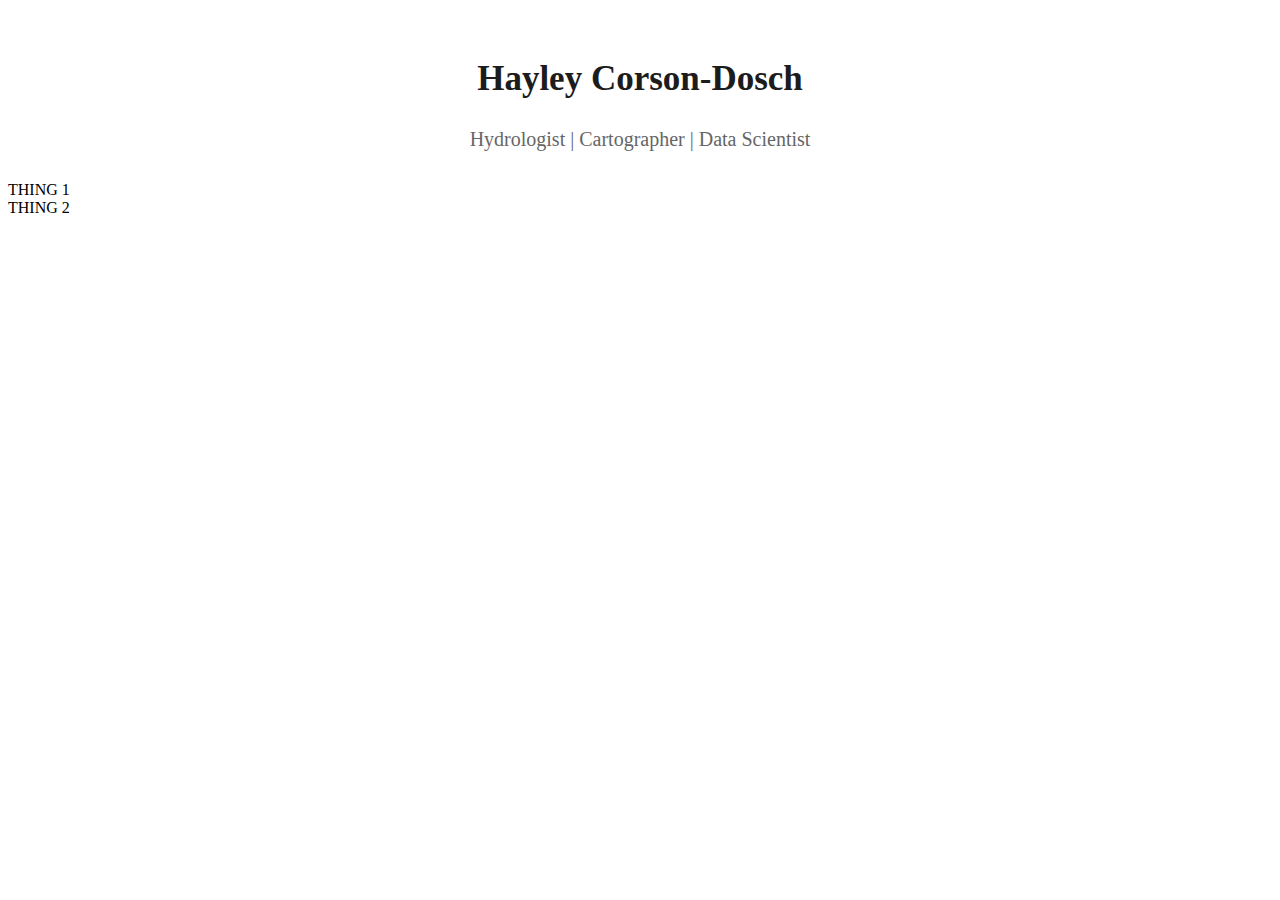
==== index.html @ fe970df8 "Initial page setup" ====
<!DOCTYPE html>
<html lang="en">
    <head>
        <meta charset="utf-8">
        <meta name="viewport" content="width=device-width">
            <title>Hayley Corson-Dosch</title>
            <h2 class = "pageHeading"></h2>
        <!--put your external stylesheet links here-->
        <link rel="stylesheet" href="css/bootstrap/bootstrap.min.css">
        <link rel="stylesheet" href="css/style.css">
        <!--[if IE<9]>
            <link rel="stylesheet" href="css/style.ie.css">
        <![endif]-->

        <!--you can also place internal styles here
        place these within <style> tags-->

    </head>

    <body>
        <div class="jumbotron">
          <h2>Hayley Corson-Dosch</h2>
          <p> Hydrologist | Cartographer | Data Scientist </p>
        </div>

        <div class= "container-fluid">
          <div class = "row">
            <div class = "col-md-8 col-xs-12">THING 1</div>
            <div class= "col-md-4 col-xs-6">THING 2</div>
          </div>
          <!-- /row -->
        </div>
        <!-- /container-fluid -->


        <!--put your external script links here-->
        <script type="text/javascript" src="lib/jquery-3.5.0.js"></script>
        <script type="text/javascript" src="lib/bootstrap/bootstrap.min.js"></script>
        <script type="text/javascript" src="js/main.js"></script>
    </body>
</html>
---- css/style.css ----
/* Hayley Corson-Dosch style sheet */

.jumbotron {
	background-color: #ffffff;
	padding: 10px 10px 10px 10px;
}

.jumbotron h2 {
	color: #1c1c1c;
	font-size: 35px;
	text-align: center
}

.jumbotron p {
	color: #666666;
	font-size: 20px;
	text-align: center
}
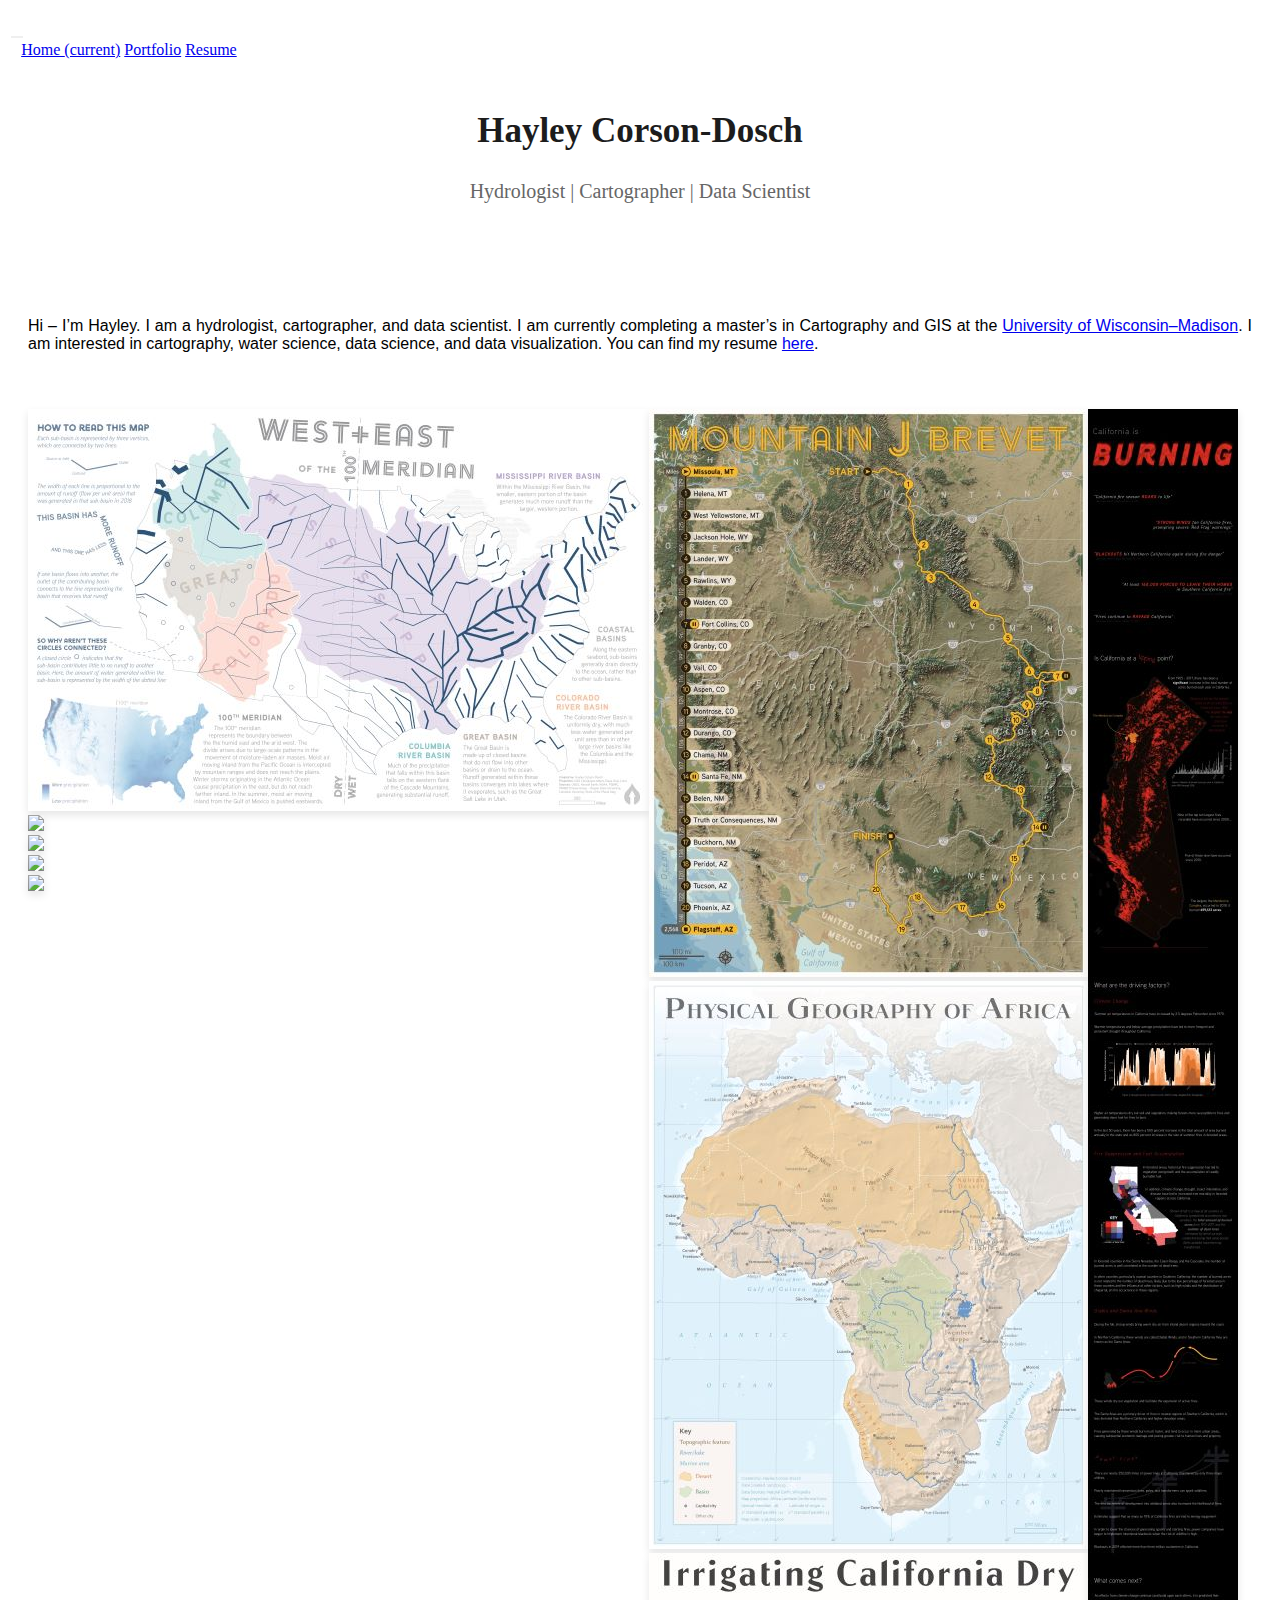
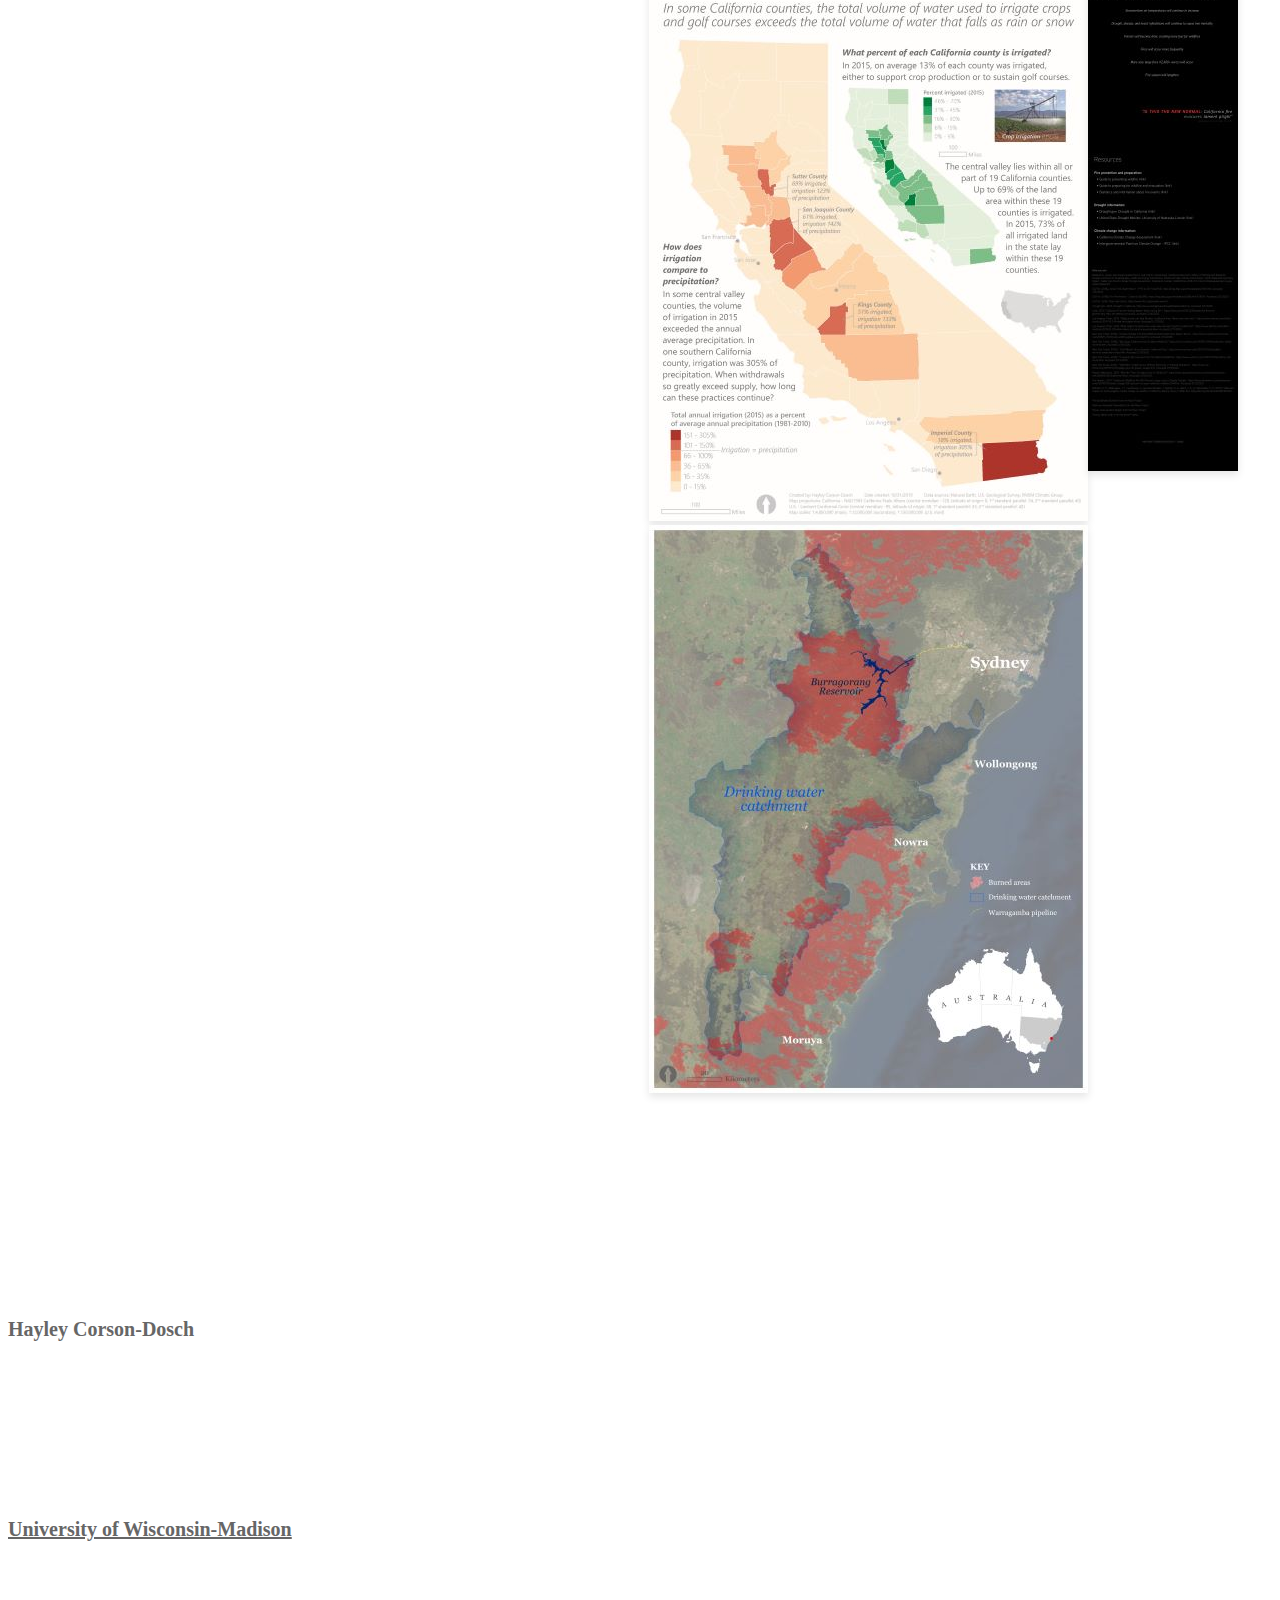
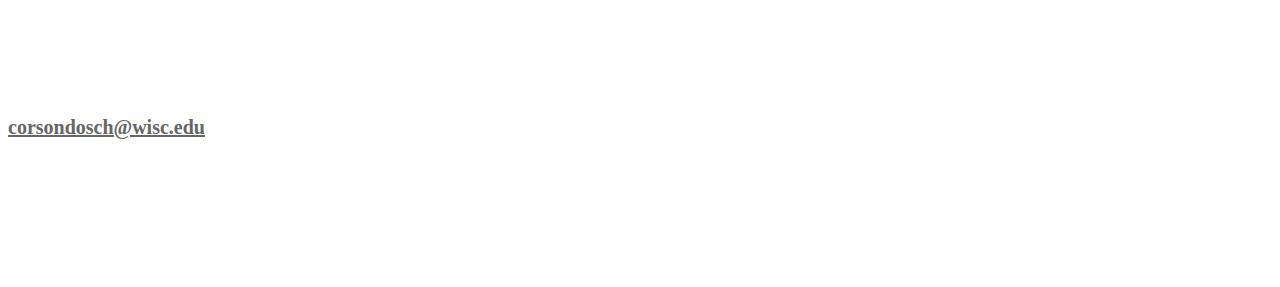
==== commit 3247349a: "Add unit 3" ====
--- a/index.html
+++ b/index.html
@@ -18,24 +18,140 @@
     </head>
 
     <body>
-        <div class="jumbotron">
-          <h2>Hayley Corson-Dosch</h2>
-          <p> Hydrologist | Cartographer | Data Scientist </p>
+      <nav class="navbar navbar-expand-lg navbar-light bg-light">
+        <!-- <a class="navbar-brand" href="#">Navbar</a> -->
+        <button class="navbar-toggler" type="button" data-toggle="collapse" data-target="#navbarNavAltMarkup" aria-controls="navbarNavAltMarkup" aria-expanded="false" aria-label="Toggle navigation">
+          <span class="navbar-toggler-icon"></span>
+        </button>
+        <div class="collapse navbar-collapse" id="navbarNavAltMarkup">
+          <div class="navbar-nav">
+            <a class="nav-item nav-link active" href="index.html">Home <span class="sr-only">(current)</span></a>
+            <a class="nav-item nav-link" href="hcd_maps.html">Portfolio</a>
+            <a class="nav-item nav-link" href="assets/Resume_CorsonDosch.pdf" target="_blank">Resume</a>
+          </div>
         </div>
-
-        <div class= "container-fluid">
-          <div class = "row">
-            <div class = "col-md-8 col-xs-12">THING 1</div>
-            <div class= "col-md-4 col-xs-6">THING 2</div>
-          </div>
-          <!-- /row -->
-        </div>
-        <!-- /container-fluid -->
+      </nav>
 
 
-        <!--put your external script links here-->
-        <script type="text/javascript" src="lib/jquery-3.5.0.js"></script>
-        <script type="text/javascript" src="lib/bootstrap/bootstrap.min.js"></script>
-        <script type="text/javascript" src="js/main.js"></script>
+
+      <div class="jumbotron">
+        <h2>Hayley Corson-Dosch</h2>
+        <p> Hydrologist | Cartographer | Data Scientist </p>
+      </div>
+
+      <div>
+        <!-- <b> -->
+          <!-- <div class="container-fluid">
+            <div class="row"></div>
+          </div> -->
+        <div class="container-fluid">
+          <div class="row">
+            <div class="col-md-4"></div>
+            <div class="col-md-4 photo">
+              <img src="assets/Hayley_photo.jpg" alt="" style="width:75%" class="hayley_photo">
+            </div>
+            <div class="col-md-4"></div>
+          </div>
+          <div class="row">
+            <div class="col-md-4"></div>
+            <div class="col-md-4 indexText">
+              <p>
+                Hi – I’m Hayley. I am a hydrologist, cartographer, and data scientist. I am currently completing a master’s in Cartography and GIS at the <a href="https://www.geography.wisc.edu/" target="_blank">University of Wisconsin–Madison</a>. I am interested in cartography, water science, data science, and data visualization. You can find my resume <a href="assets/Resume_CorsonDosch.pdf" target="_blank">here</a>.
+              </p>
+            </div>
+            <div class="col-md-4"></div>
+          </div>
+        </div>
+          <!-- image mosaic -->
+        <div class="container-fluid">
+          <div class="row">
+            <!-- first column -->
+            <div class="col-md-6 col-xs-12">
+              <div class="mb-5">
+              <a href="100Meridian.html" target="_blank">
+                <img class="img_test" src="assets/thumbnails/01_TN.jpg" style="width:100%">
+              </a>
+              </div>
+              <div class="mb-5">
+              <a href="unit3_index.html" target="_blank">
+                <img class="img_test" src="assets/thumbnails/02_TN.jpg" style="width:100%">
+              </a>
+              </div>
+              <div class="mb-5">
+              <a href="" target="_blank">
+                <img class="img_test" src="assets/thumbnails/03_TN.jpg" style="width:100%">
+              </a>
+              </div>
+              <div class="mb-5">
+              <a href="" target="_blank">
+                <img class="img_test" src="assets/thumbnails/04_TN.jpg" style="width:100%">
+              </a>
+              </div>
+              <div class="mb-5">
+              <a href="https://api.mapbox.com/styles/v1/h-codo/ck7z8hqvj19ab1iqfevci9tnt.html?fresh=true&title=view&access_token=pk.eyJ1IjoiaC1jb2RvIiwiYSI6ImNqejdobDNwMzBjNGUza3BmYmJmMWE1MGoifQ.eMT0IdAXIuDlzw_tOv5roA" target="_blank">
+                <img class="img_test" src="assets/thumbnails/05_TN.jpg" style="width:100%">
+              </a>
+              </div>
+            </div>
+            <!-- second column -->
+            <div class="col-md-4 col-xs-12">
+              <div class="mb-4">
+              <a href="" target="_blank">
+                <img class="img_test" src="assets/thumbnails/06_TN.jpg" style="width:100%">
+              </a>
+              </div>
+              <div class="mb-4">
+              <a href="" target="_blank">
+                <img class="img_test" src="assets/thumbnails/07_TN.jpg" style="width:100%">
+              </a>
+              </div>
+              <div class="mb-4">
+              <a href="" target="_blank">
+                <img class="img_test" src="assets/thumbnails/08_TN.jpg" style="width:100%">
+              </a>
+              </div>
+              <div class="mb-4">
+              <a href="" target="_blank">
+                <img class="img_test" src="assets/thumbnails/09_TN.jpg" style="width:100%">
+              </a>
+              </div>
+            </div>
+            <!-- third column -->
+            <div class="col-md-2 col-xs-12">
+              <div class="mb-4">
+              <a href="" target="_blank">
+                <img class="img_test" src="assets/thumbnails/10_TN.jpg" style="width:100%">
+              </a>
+              </div>
+            </div>
+          </div>
+        </div>
+      </div>
+
+
+      <div>
+        <footer>
+          <div class="container-fluid">
+            <div class="jumbotron">
+              <div class="footer-text">
+                <h3>
+                  <b>Hayley Corson-Dosch</b>
+                </h3>
+                    <h4><a href="https://www.geography.wisc.edu/" target="_blank">University of Wisconsin-Madison</a></h4>
+                    <h4>
+                      <a href="mailto:corsondosch@wisc.edu" target="_blank">corsondosch@wisc.edu</a>
+                    </h4>
+              </div>
+            </div>
+          </div>
+        </footer>
+      </div>
+
+      <!--put your external script links here-->
+      <!-- <script type="text/javascript" src="lib/jquery-3.5.0.min.js"></script> -->
+      <script type="text/javascript" src="lib/jquery-3.4.1.js"></script>
+      <!-- <script type="text/javascript" src="lib/bootstrap/bootstrap.js"></script> -->
+      <script type="text/javascript" src="lib/bootstrap/bootstrap.min.js"></script>
+      <!-- <script type="text/javascript" src="js/main.js"></script> -->
     </body>
 </html>
--- a/css/style.css
+++ b/css/style.css
@@ -1,8 +1,35 @@
 /* Hayley Corson-Dosch style sheet */
+
+/* div {
+	display: block;
+} */
+
+.navbar-nav {
+	padding-left: 10px;
+}
+
+.navbar {
+	padding-left: 0%;
+	padding-top: 0px;
+	padding: .2rem .2rem;
+}
+
+.nabbar-toggle {
+	background-color: white;
+}
+
+.navbar-toggler {
+	border: none;
+}
+
+.nav-link {
+	line-height: 14px;
+}
 
 .jumbotron {
 	background-color: #ffffff;
-	padding: 10px 10px 10px 10px;
+	padding: 20px 0px 0px 0px;
+	margin-bottom: 0px;
 }
 
 .jumbotron h2 {
@@ -14,5 +41,78 @@
 .jumbotron p {
 	color: #666666;
 	font-size: 20px;
-	text-align: center
+	text-align: center;
 }
+
+.jumbotron b {
+	color: #666666;
+	font-size: 20px;
+	text-align: left;
+}
+
+.jumbotron a {
+	color: #666666;
+	font-size: 20px;
+	text-align: left;
+}
+
+.photo {
+	text-align: center;
+}
+
+.row {
+	display: flex;
+	flex-wrap: wrap;
+	padding-top: 20px;
+	padding-right: 20px;
+	padding-bottom: 20px;
+	padding-left: 20px;
+}
+
+.column {
+    /* flex: 25%;
+    max-width: 25%; */
+		padding-top: 20px;
+		padding-right: 20px;
+		padding-bottom: 20px;
+		padding-left: 20px;
+}
+
+.horiz-thumbnail {
+	padding-top: 20px;
+	padding-right: 0px;
+	padding-bottom: 30px;
+	padding-left: 0px;
+}
+
+.vert-thumbnail {
+	padding-top: 20px;
+	padding-right: 0px;
+	padding-bottom: 0px;
+	padding-left: 0px;
+}
+
+.info-graphic {
+	padding-top: 20px;
+	padding-right: 0px;
+	padding-bottom: 20px;
+	padding-left: 0px;
+}
+
+.indexText {
+	text-align: justify;
+	font-style: normal;
+	font-family: sans-serif;
+}
+
+.footer-text {
+	padding-top: 20px;
+	padding-right: 0px;
+	padding-bottom: 20px;
+	padding-left: 0px;
+	font-size: 5em;
+}
+
+.img_test {
+    box-shadow: 0 4px 8px 0 rgba(0,0,0, 0.1);
+}
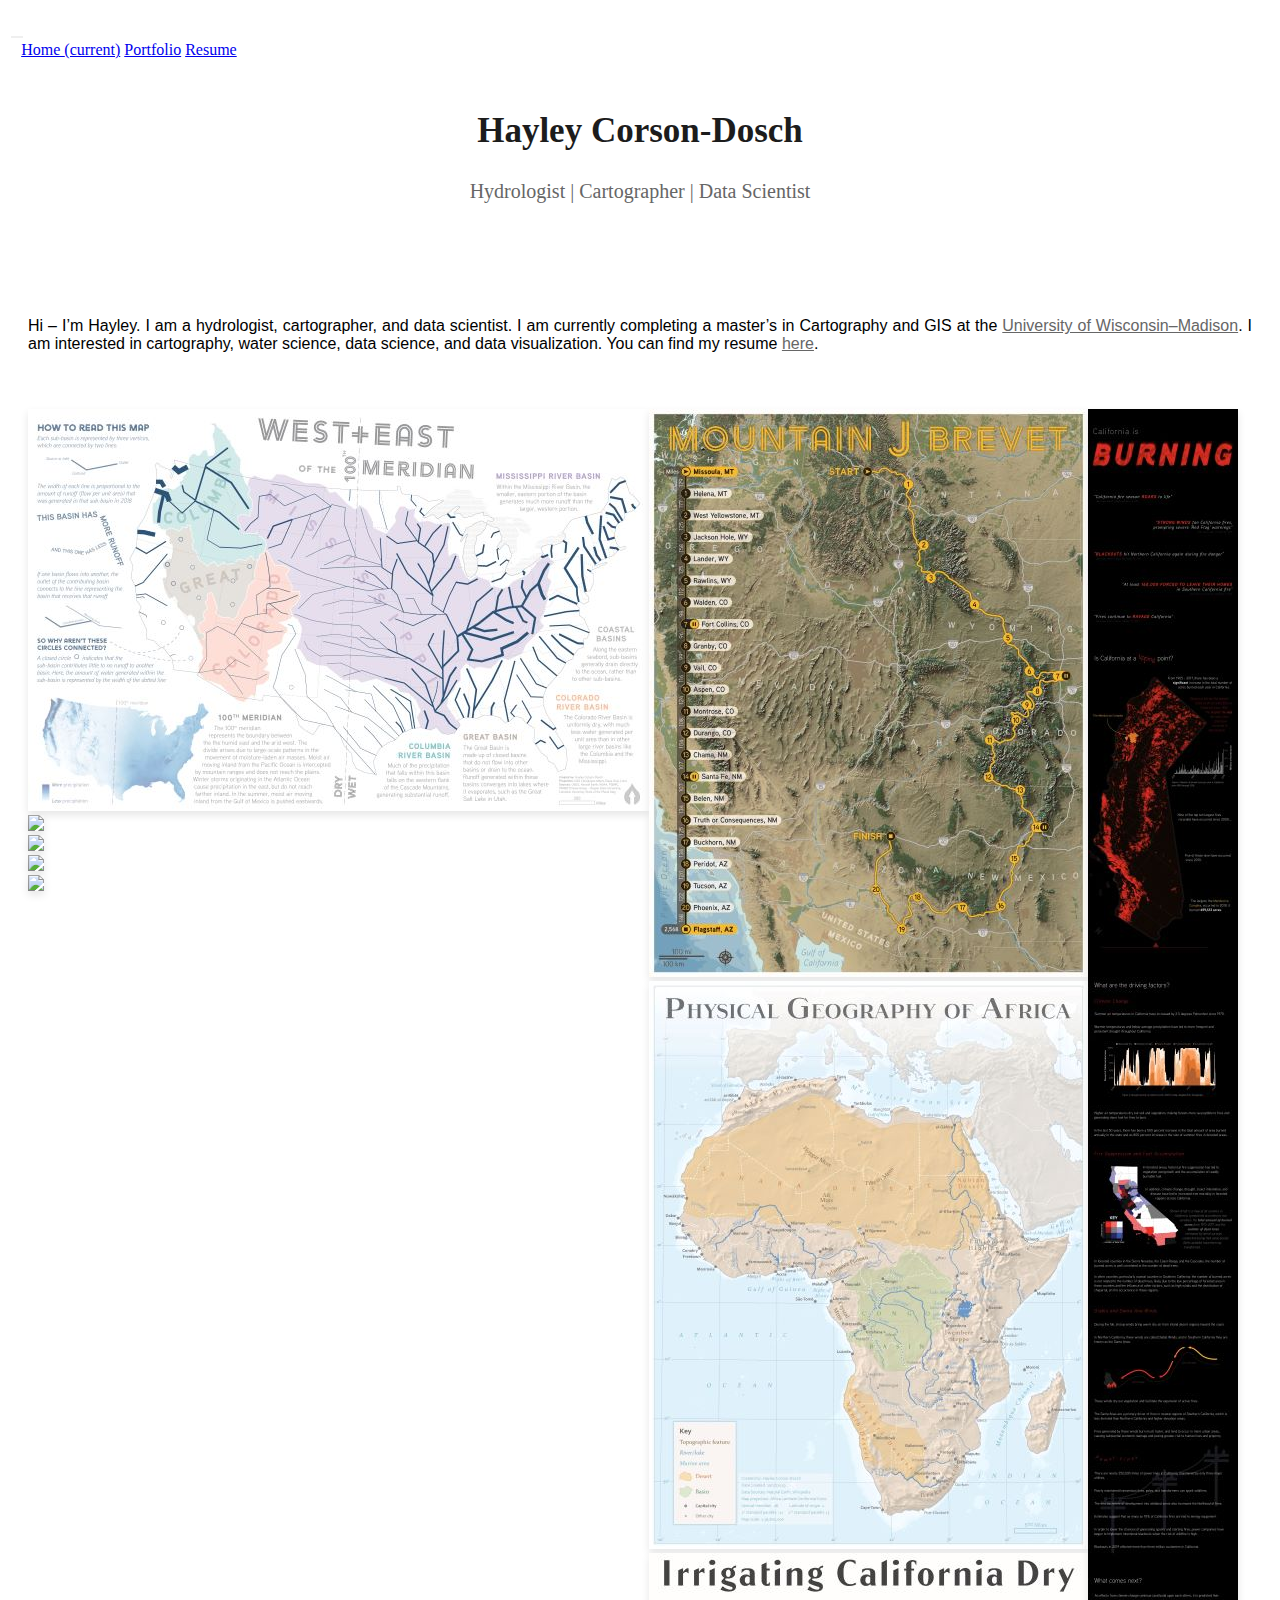
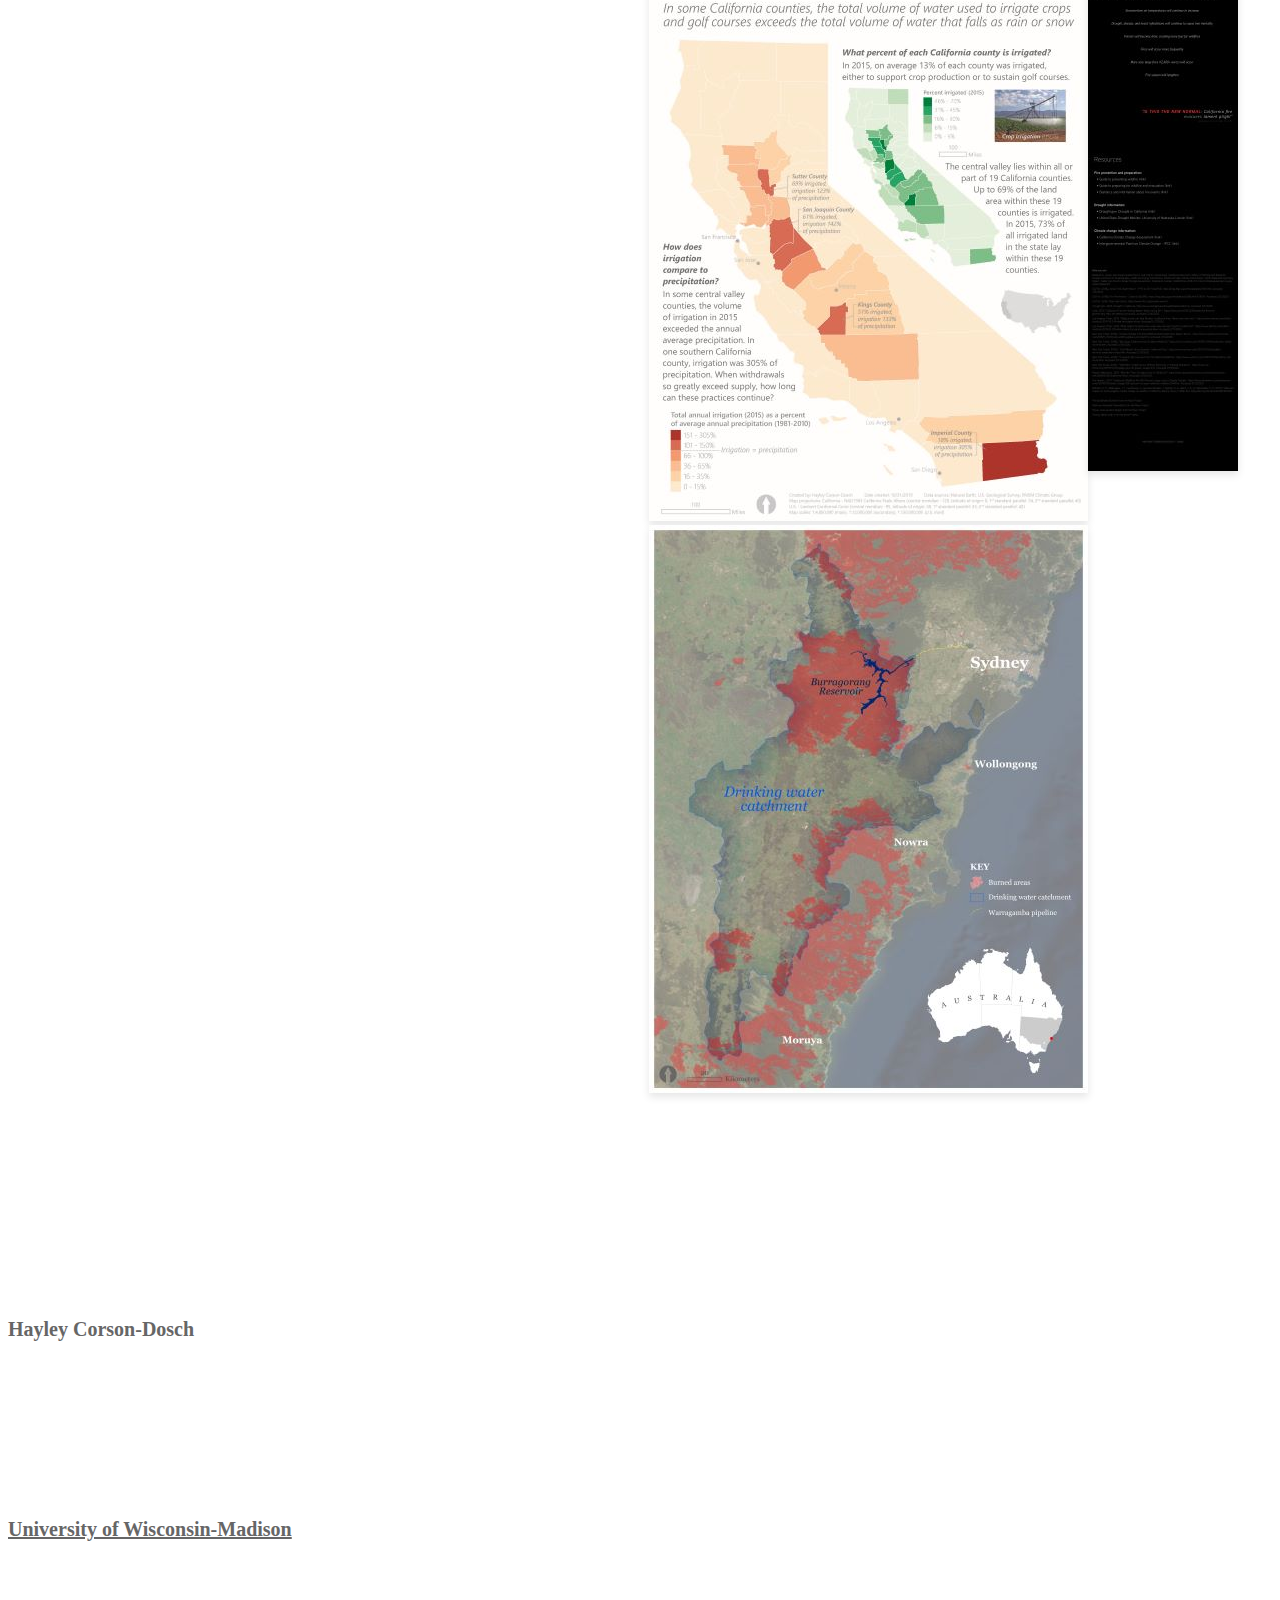
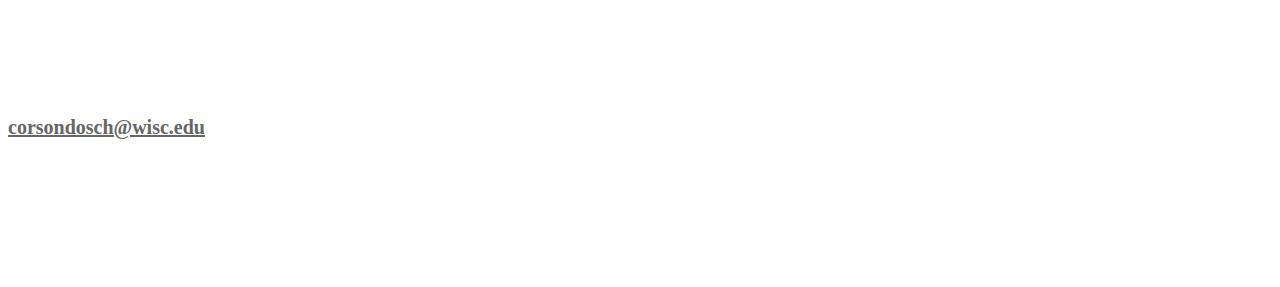
==== commit 39001a52: "try adding mapbox inset" ====
--- a/index.html
+++ b/index.html
@@ -26,7 +26,7 @@
         <div class="collapse navbar-collapse" id="navbarNavAltMarkup">
           <div class="navbar-nav">
             <a class="nav-item nav-link active" href="index.html">Home <span class="sr-only">(current)</span></a>
-            <a class="nav-item nav-link" href="hcd_maps.html">Portfolio</a>
+            <a class="nav-item nav-link" href="Portfolio.html">Portfolio</a>
             <a class="nav-item nav-link" href="assets/Resume_CorsonDosch.pdf" target="_blank">Resume</a>
           </div>
         </div>
@@ -68,7 +68,7 @@
             <!-- first column -->
             <div class="col-md-6 col-xs-12">
               <div class="mb-5">
-              <a href="100Meridian.html" target="_blank">
+              <a href="100Meridian.html">
                 <img class="img_test" src="assets/thumbnails/01_TN.jpg" style="width:100%">
               </a>
               </div>
@@ -78,17 +78,18 @@
               </a>
               </div>
               <div class="mb-5">
-              <a href="" target="_blank">
+              <a href="unit2_index.html" target="_blank">
                 <img class="img_test" src="assets/thumbnails/03_TN.jpg" style="width:100%">
               </a>
               </div>
               <div class="mb-5">
-              <a href="" target="_blank">
+              <a href="reservoirs.html">
                 <img class="img_test" src="assets/thumbnails/04_TN.jpg" style="width:100%">
               </a>
               </div>
               <div class="mb-5">
-              <a href="https://api.mapbox.com/styles/v1/h-codo/ck7z8hqvj19ab1iqfevci9tnt.html?fresh=true&title=view&access_token=pk.eyJ1IjoiaC1jb2RvIiwiYSI6ImNqejdobDNwMzBjNGUza3BmYmJmMWE1MGoifQ.eMT0IdAXIuDlzw_tOv5roA" target="_blank">
+              <!-- <a href="https://api.mapbox.com/styles/v1/h-codo/ck7z8hqvj19ab1iqfevci9tnt.html?fresh=true&title=view&access_token=pk.eyJ1IjoiaC1jb2RvIiwiYSI6ImNqejdobDNwMzBjNGUza3BmYmJmMWE1MGoifQ.eMT0IdAXIuDlzw_tOv5roA" target="_blank"> -->
+              <a href="DarjeelingLimited.html">
                 <img class="img_test" src="assets/thumbnails/05_TN.jpg" style="width:100%">
               </a>
               </div>
@@ -96,22 +97,22 @@
             <!-- second column -->
             <div class="col-md-4 col-xs-12">
               <div class="mb-4">
-              <a href="" target="_blank">
+              <a href="Brevet.html">
                 <img class="img_test" src="assets/thumbnails/06_TN.jpg" style="width:100%">
               </a>
               </div>
               <div class="mb-4">
-              <a href="" target="_blank">
+              <a href="Africa.html">
                 <img class="img_test" src="assets/thumbnails/07_TN.jpg" style="width:100%">
               </a>
               </div>
               <div class="mb-4">
-              <a href="" target="_blank">
+              <a href="CaliIrrig.html">
                 <img class="img_test" src="assets/thumbnails/08_TN.jpg" style="width:100%">
               </a>
               </div>
               <div class="mb-4">
-              <a href="" target="_blank">
+              <a href="Australia.html">
                 <img class="img_test" src="assets/thumbnails/09_TN.jpg" style="width:100%">
               </a>
               </div>
@@ -119,7 +120,7 @@
             <!-- third column -->
             <div class="col-md-2 col-xs-12">
               <div class="mb-4">
-              <a href="" target="_blank">
+              <a href="CaliFires.html" target="_blank">
                 <img class="img_test" src="assets/thumbnails/10_TN.jpg" style="width:100%">
               </a>
               </div>
--- a/css/style.css
+++ b/css/style.css
@@ -60,6 +60,15 @@
 	text-align: center;
 }
 
+.hayley_photo {
+	border-radius: 5px;
+}
+
+.mapboxgl-canvas {
+	left: 0;
+}
+
+
 .row {
 	display: flex;
 	flex-wrap: wrap;
@@ -105,6 +114,10 @@
 	font-family: sans-serif;
 }
 
+.indexText a {
+	color: #666666;
+}
+
 .footer-text {
 	padding-top: 20px;
 	padding-right: 0px;
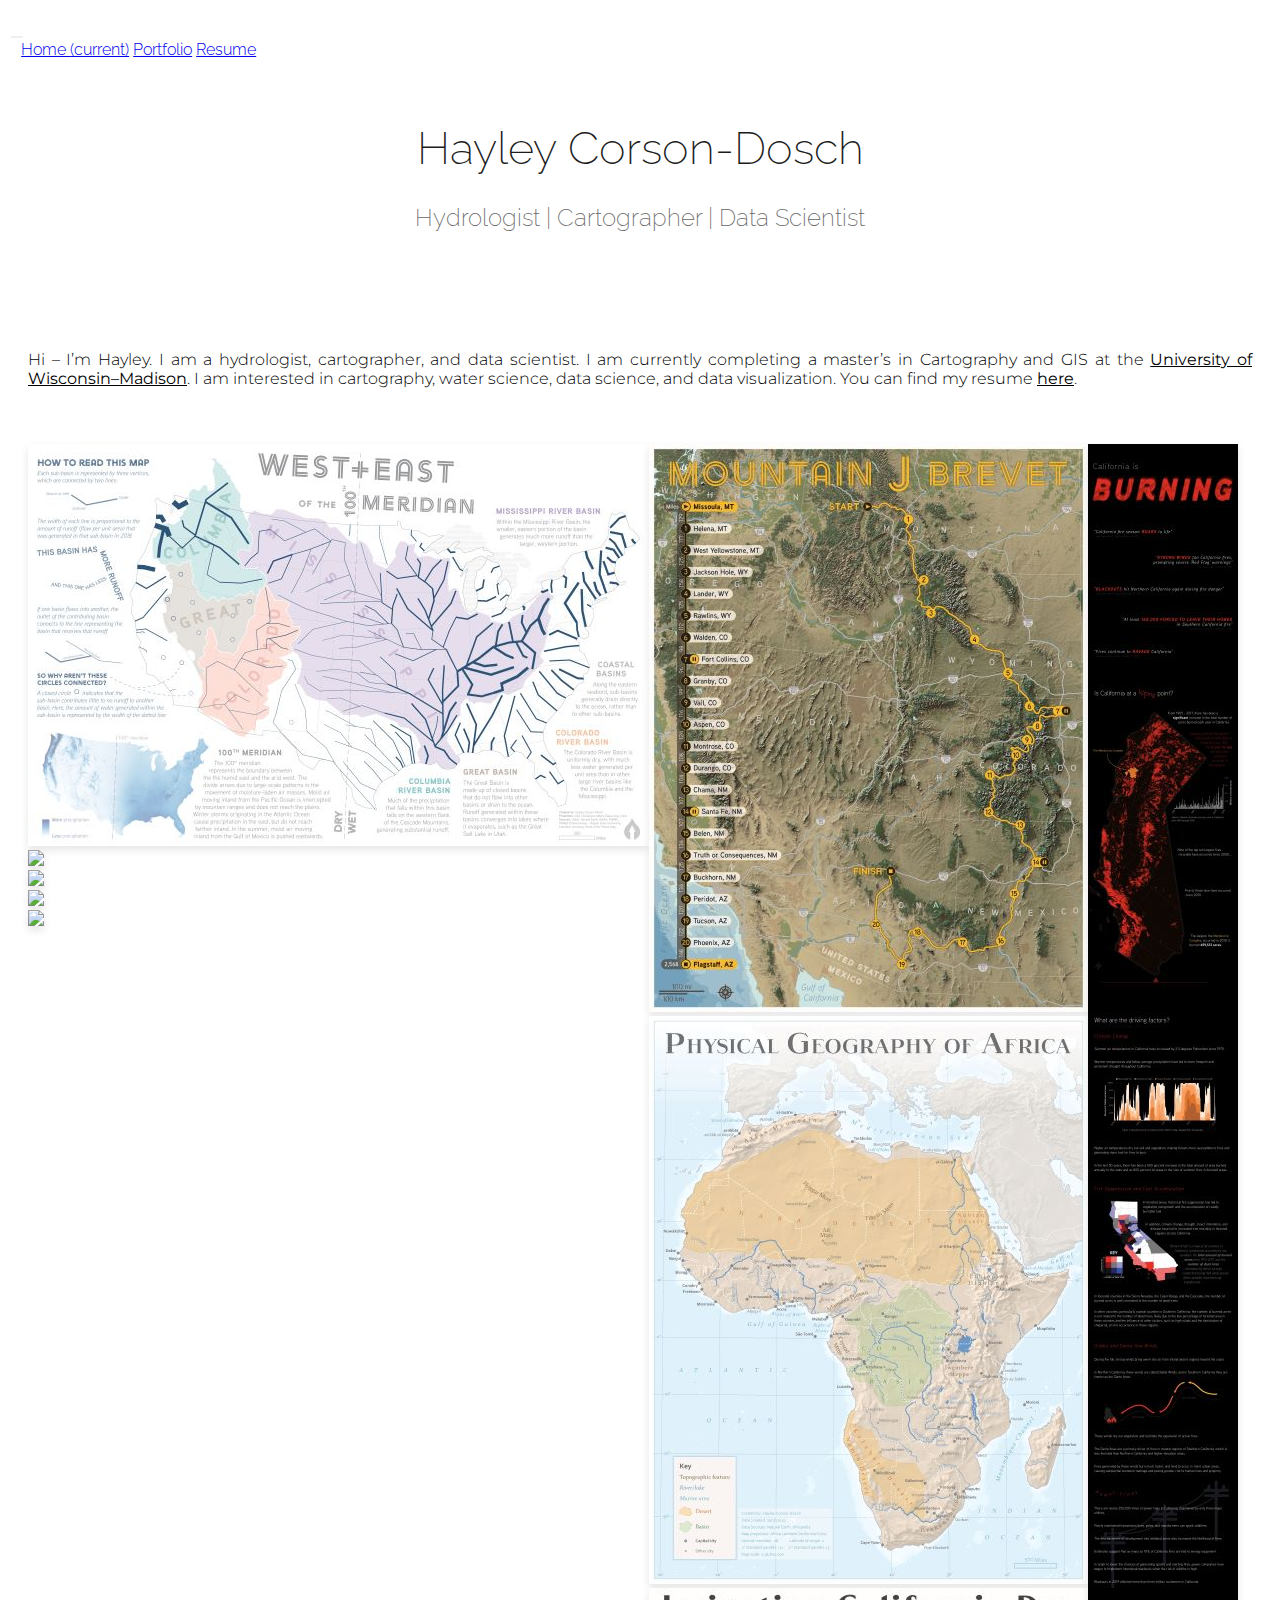
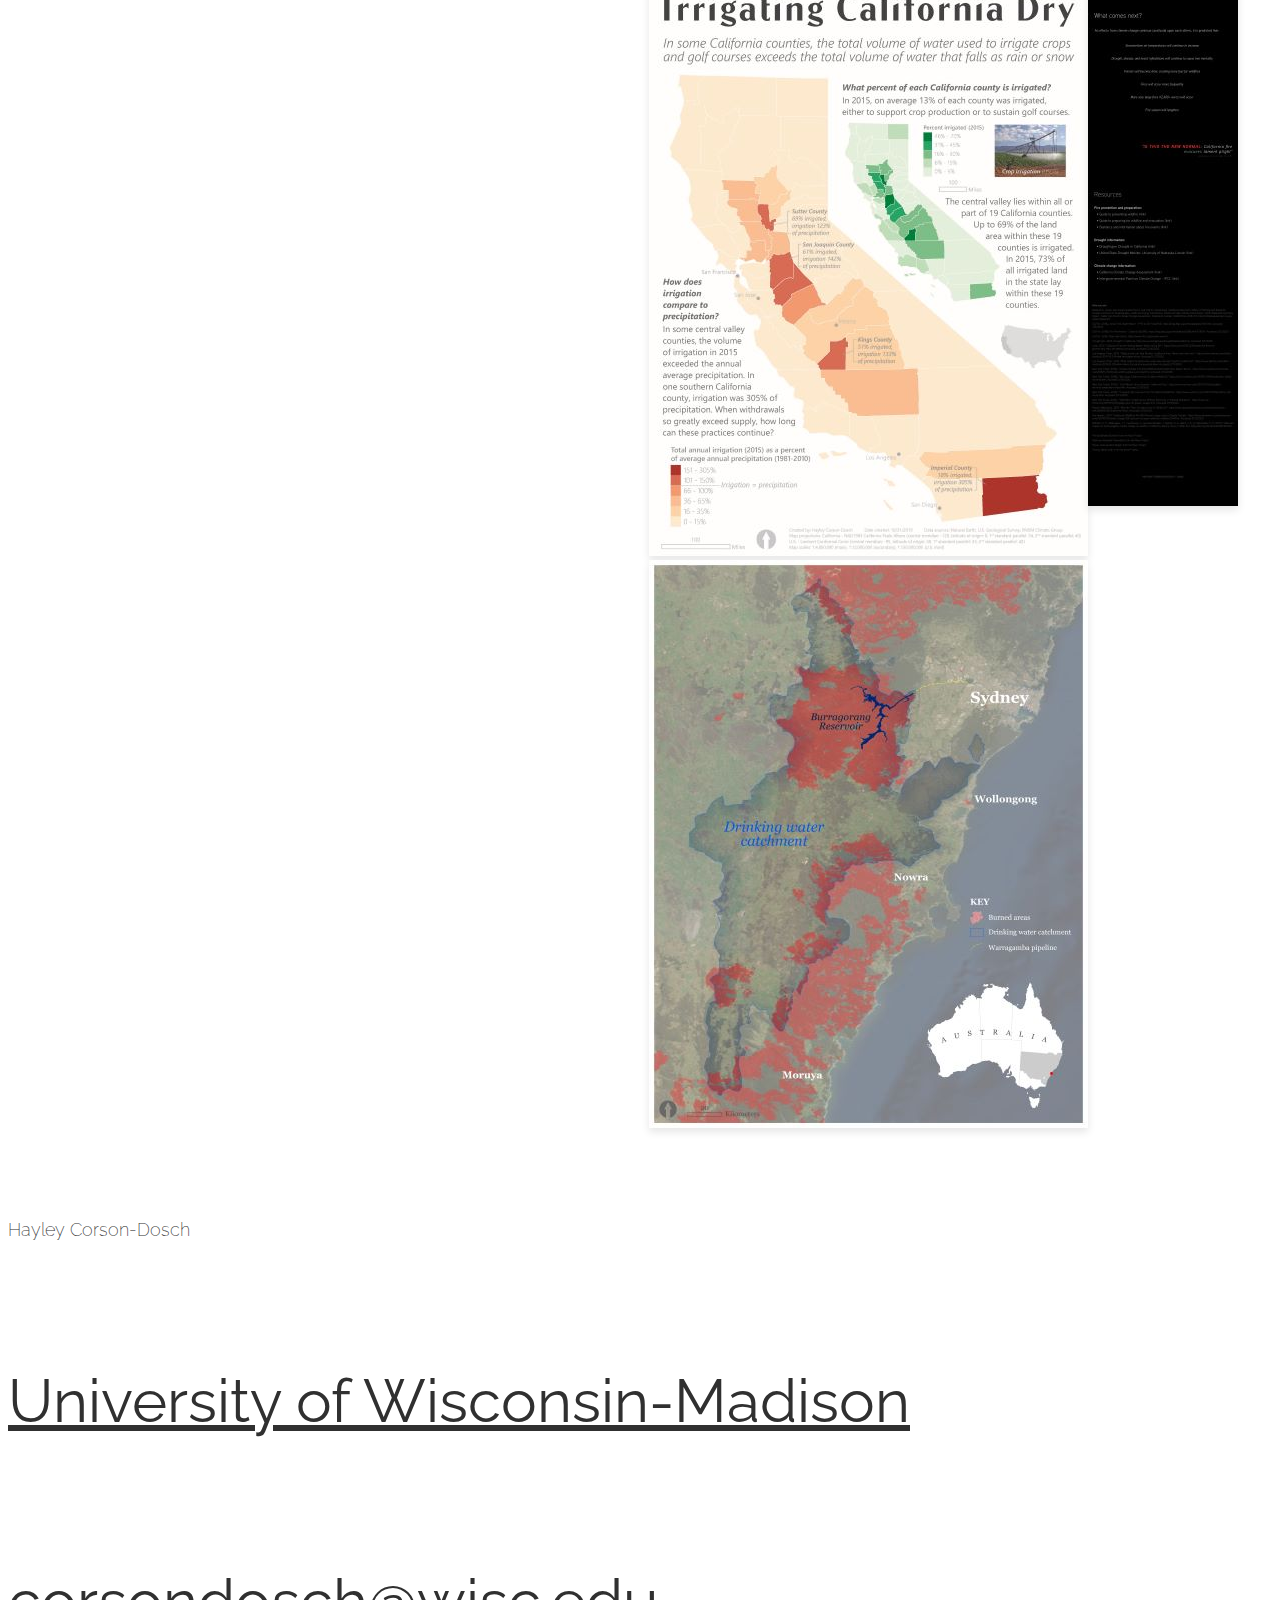
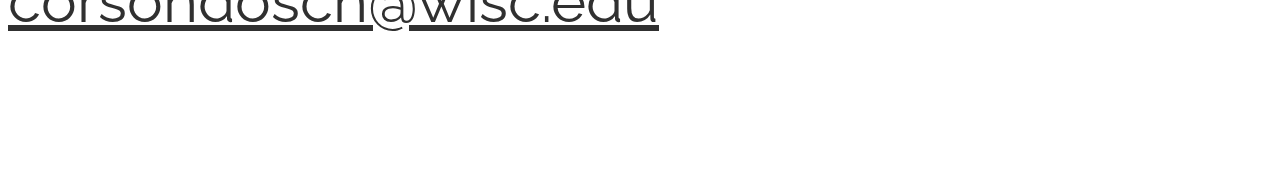
==== commit a9fc41ba: "Update resume page" ====
--- a/index.html
+++ b/index.html
@@ -7,6 +7,7 @@
             <h2 class = "pageHeading"></h2>
         <!--put your external stylesheet links here-->
         <link rel="stylesheet" href="css/bootstrap/bootstrap.min.css">
+        <link rel="stylesheet" href="https://fonts.googleapis.com/css?family=Raleway:100,200,300,400|Montserrat:100,200,300,400">
         <link rel="stylesheet" href="css/style.css">
         <!--[if IE<9]>
             <link rel="stylesheet" href="css/style.ie.css">
@@ -27,7 +28,7 @@
           <div class="navbar-nav">
             <a class="nav-item nav-link active" href="index.html">Home <span class="sr-only">(current)</span></a>
             <a class="nav-item nav-link" href="Portfolio.html">Portfolio</a>
-            <a class="nav-item nav-link" href="assets/Resume_CorsonDosch.pdf" target="_blank">Resume</a>
+            <a class="nav-item nav-link" href="Resume.html">Resume</a>
           </div>
         </div>
       </nav>
@@ -35,7 +36,7 @@
 
 
       <div class="jumbotron">
-        <h2>Hayley Corson-Dosch</h2>
+        <h1>Hayley Corson-Dosch</h1>
         <p> Hydrologist | Cartographer | Data Scientist </p>
       </div>
 
@@ -53,13 +54,15 @@
             <div class="col-md-4"></div>
           </div>
           <div class="row">
-            <div class="col-md-4"></div>
-            <div class="col-md-4 indexText">
+            <div class="col-md-3"></div>
+            <div class="col-md-6 introText">
               <p>
-                Hi – I’m Hayley. I am a hydrologist, cartographer, and data scientist. I am currently completing a master’s in Cartography and GIS at the <a href="https://www.geography.wisc.edu/" target="_blank">University of Wisconsin–Madison</a>. I am interested in cartography, water science, data science, and data visualization. You can find my resume <a href="assets/Resume_CorsonDosch.pdf" target="_blank">here</a>.
+                Hi – I’m Hayley. I am a hydrologist, cartographer, and data scientist. I am currently completing a master’s in Cartography and GIS at the <a href="https://www.geography.wisc.edu/" target="_blank">University of Wisconsin–Madison</a>.
+                I am interested in cartography, water science, data science, and data visualization.
+                You can find my resume <a href="Resume.html">here</a>.
               </p>
             </div>
-            <div class="col-md-4"></div>
+            <div class="col-md-3"></div>
           </div>
         </div>
           <!-- image mosaic -->
@@ -135,9 +138,7 @@
           <div class="container-fluid">
             <div class="jumbotron">
               <div class="footer-text">
-                <h3>
-                  <b>Hayley Corson-Dosch</b>
-                </h3>
+                <h3>Hayley Corson-Dosch</h3>
                     <h4><a href="https://www.geography.wisc.edu/" target="_blank">University of Wisconsin-Madison</a></h4>
                     <h4>
                       <a href="mailto:corsondosch@wisc.edu" target="_blank">corsondosch@wisc.edu</a>
--- a/css/style.css
+++ b/css/style.css
@@ -24,36 +24,69 @@
 
 .nav-link {
 	line-height: 14px;
+	font-family: 'Raleway', sans-serif;
+	font-weight: 300;
 }
 
 .jumbotron {
 	background-color: #ffffff;
-	padding: 20px 0px 0px 0px;
+	padding: 30px 0px 0px 0px;
 	margin-bottom: 0px;
+	font-family: 'Raleway', sans-serif;
+}
+
+.jumbotron h1 {
+	color: #1c1c1c;
+	font-size: 2.8em;
+	text-align: center;
+	font-weight: 200;
+}
+@media screen and (max-width: 600px) {
+  .jumbotron h1 {font-size: 1.8em;}
 }
 
 .jumbotron h2 {
 	color: #1c1c1c;
-	font-size: 35px;
-	text-align: center
+	font-size: 2.3em;
+	text-align: center;
+	font-weight: 200;
 }
 
 .jumbotron p {
 	color: #666666;
-	font-size: 20px;
+	font-size: 1.47em;
 	text-align: center;
+	font-weight: 200;
+	/* font-style: ExtraLight; */
+}
+@media screen and (max-width: 600px) {
+  .jumbotron p {font-size: 0.948em;}
 }
 
-.jumbotron b {
-	color: #666666;
-	font-size: 20px;
-	text-align: left;
+.jumbotron h5 {
+	color: #303030;
+	font-size: 1em;
+	text-align: center;
+	font-style: italic;
+	font-weight: 200;
+}
+@media screen and (max-width: 600px) {
+  .jumbotron h5 {font-size: 0.8em;}
 }
 
+.jumbotron h3 {
+	color: #303030;
+	font-size: 0.22em;
+	text-align: left;
+	font-weight: 200;
+}
+
+
 .jumbotron a {
-	color: #666666;
-	font-size: 20px;
+	color: #303030;
+	font-size: 0.75em;
 	text-align: left;
+	font-weight: 400;
 }
 
 .photo {
@@ -61,13 +94,19 @@
 }
 
 .hayley_photo {
-	border-radius: 5px;
+	border-radius: 2px;
 }
 
-.mapboxgl-canvas {
-	left: 0;
+.introText {
+	text-align: justify;
+	font-family: 'Montserrat', sans-serif;
+	font-weight: 300;
 }
 
+.introText a {
+	font-weight: 400;
+	color: #000000;
+}
 
 .row {
 	display: flex;
@@ -110,12 +149,13 @@
 
 .indexText {
 	text-align: justify;
-	font-style: normal;
-	font-family: sans-serif;
+	font-family: 'Montserrat', sans-serif;
+	font-weight: 300;
 }
 
 .indexText a {
-	color: #666666;
+	font-weight: 400;
+	color: #000000;
 }
 
 .footer-text {
@@ -129,3 +169,18 @@
 .img_test {
     box-shadow: 0 4px 8px 0 rgba(0,0,0, 0.1);
 }
+
+.container-resume {
+	text-align: center;
+}
+
+.resume {
+	width:70vw;
+	height: 181vh;
+}
+@media screen and (max-width: 600px) {
+  .resume {
+		width:100vw;
+		height: 85vh;
+	}
+}
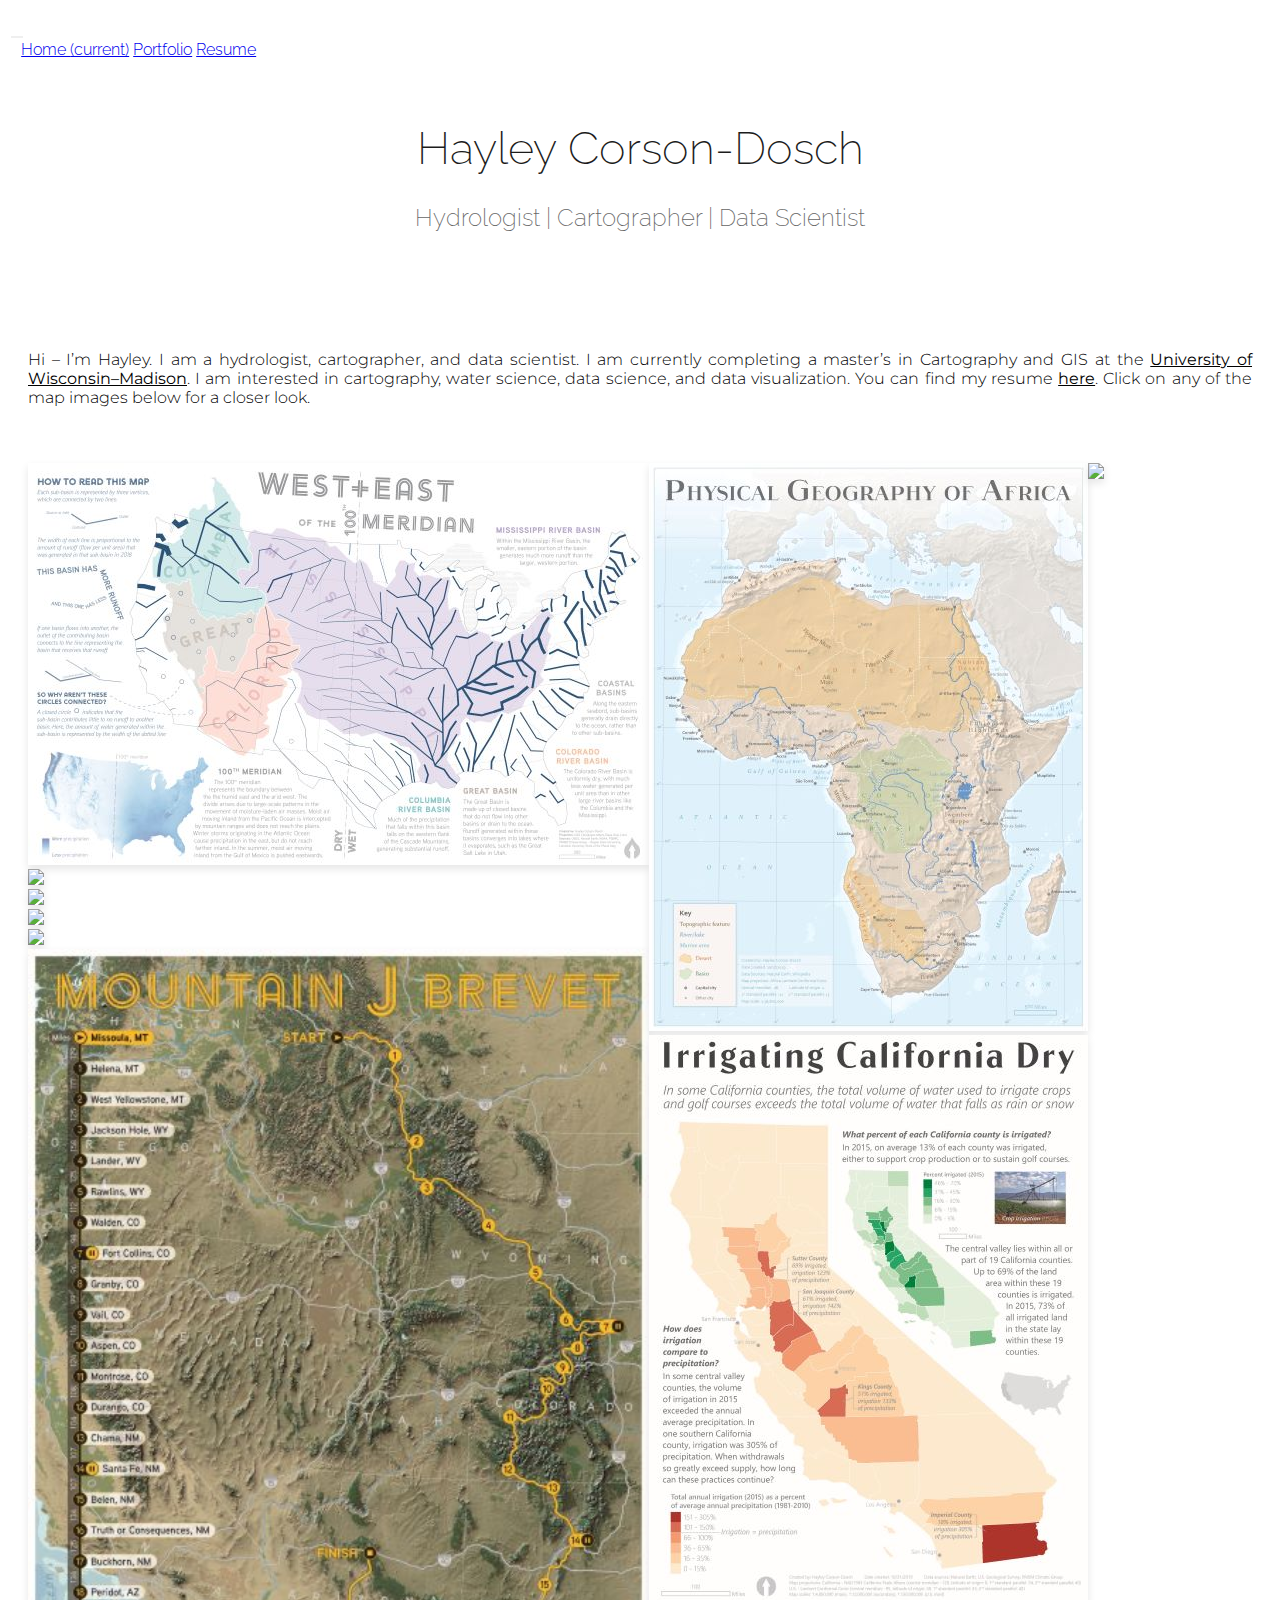
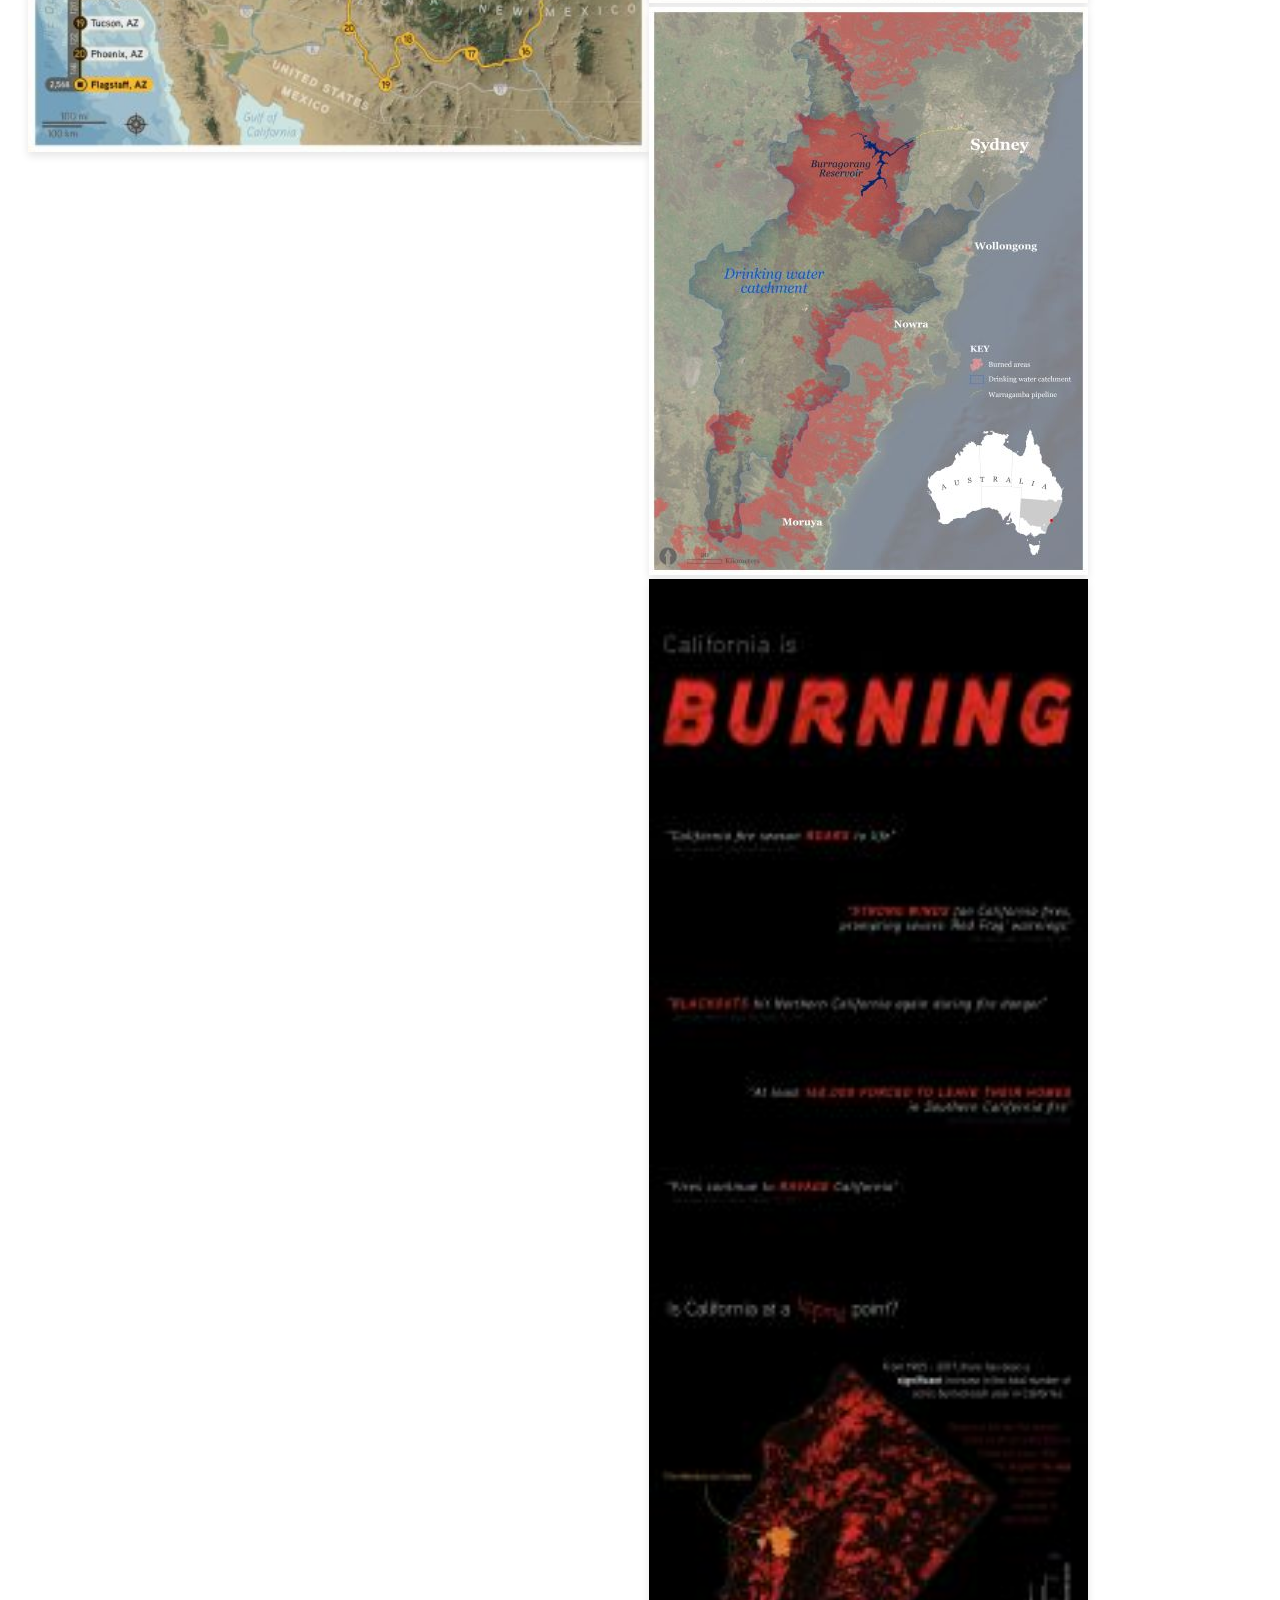
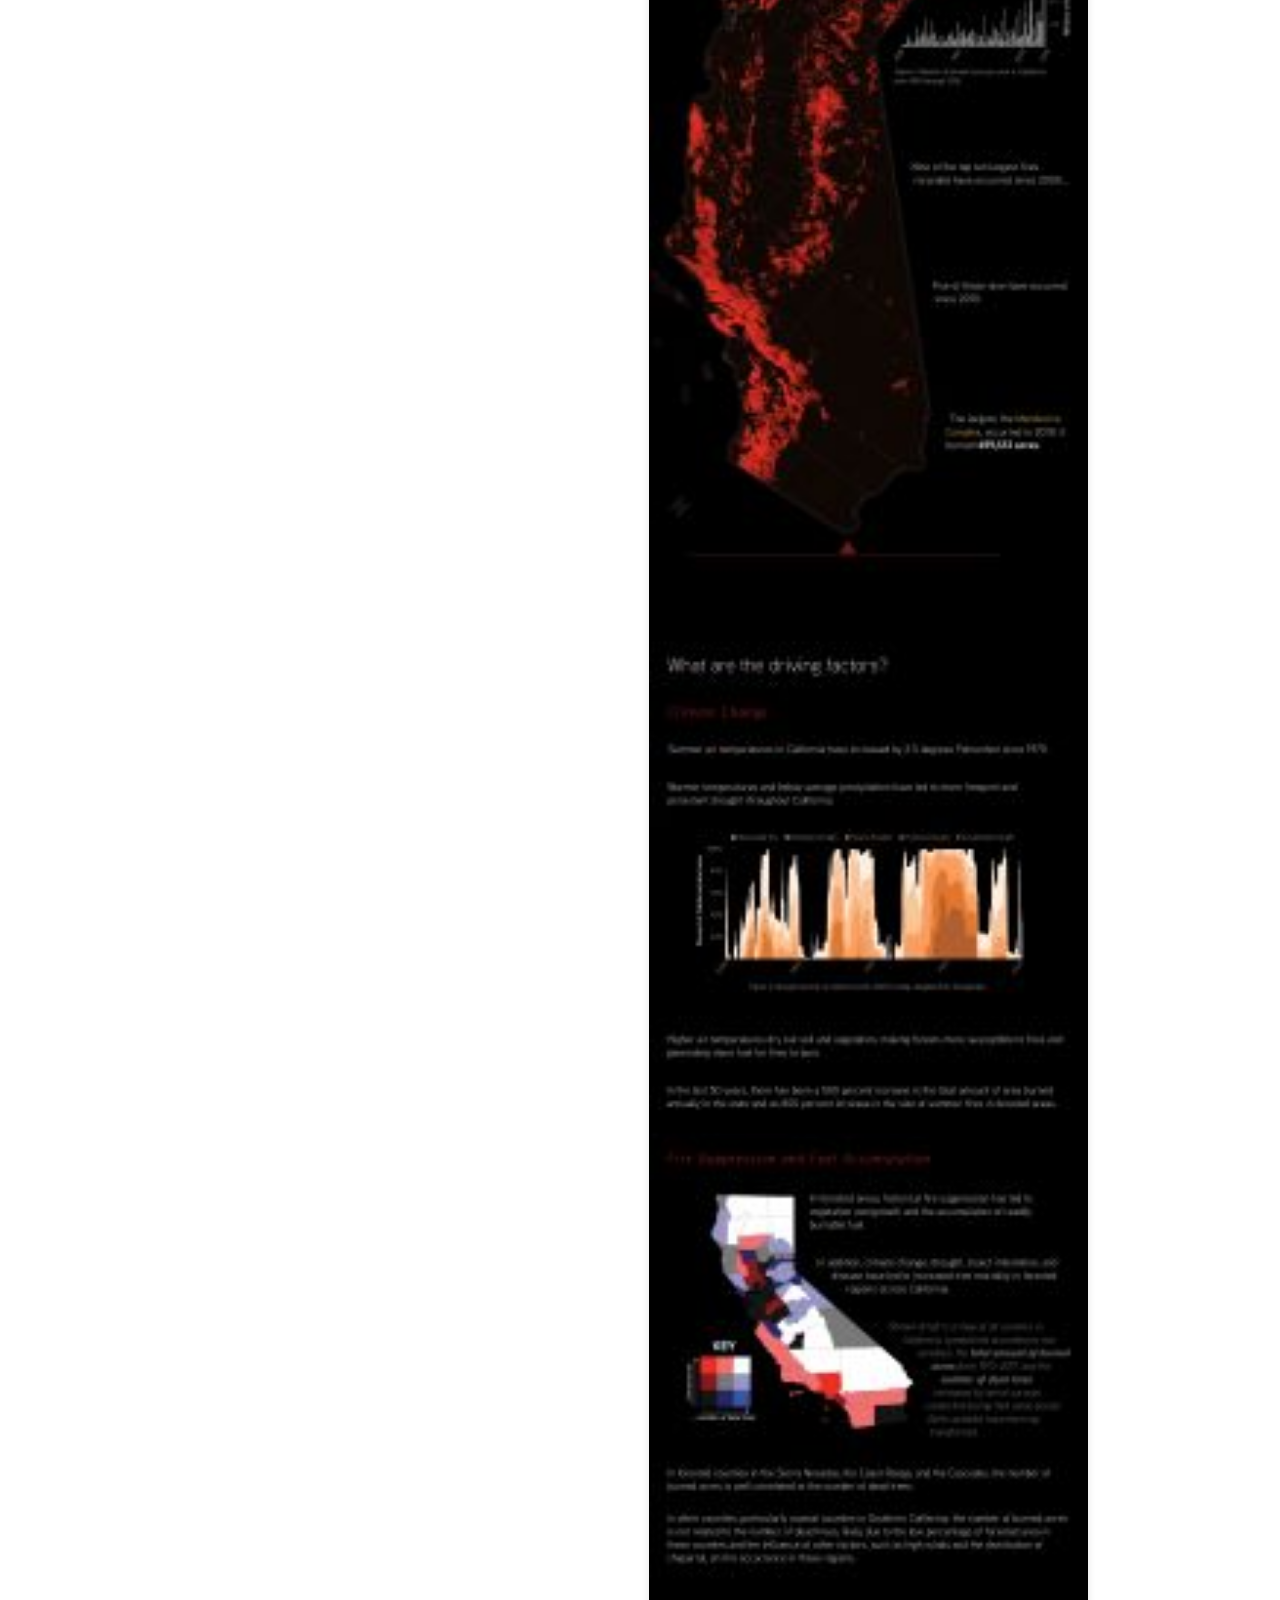
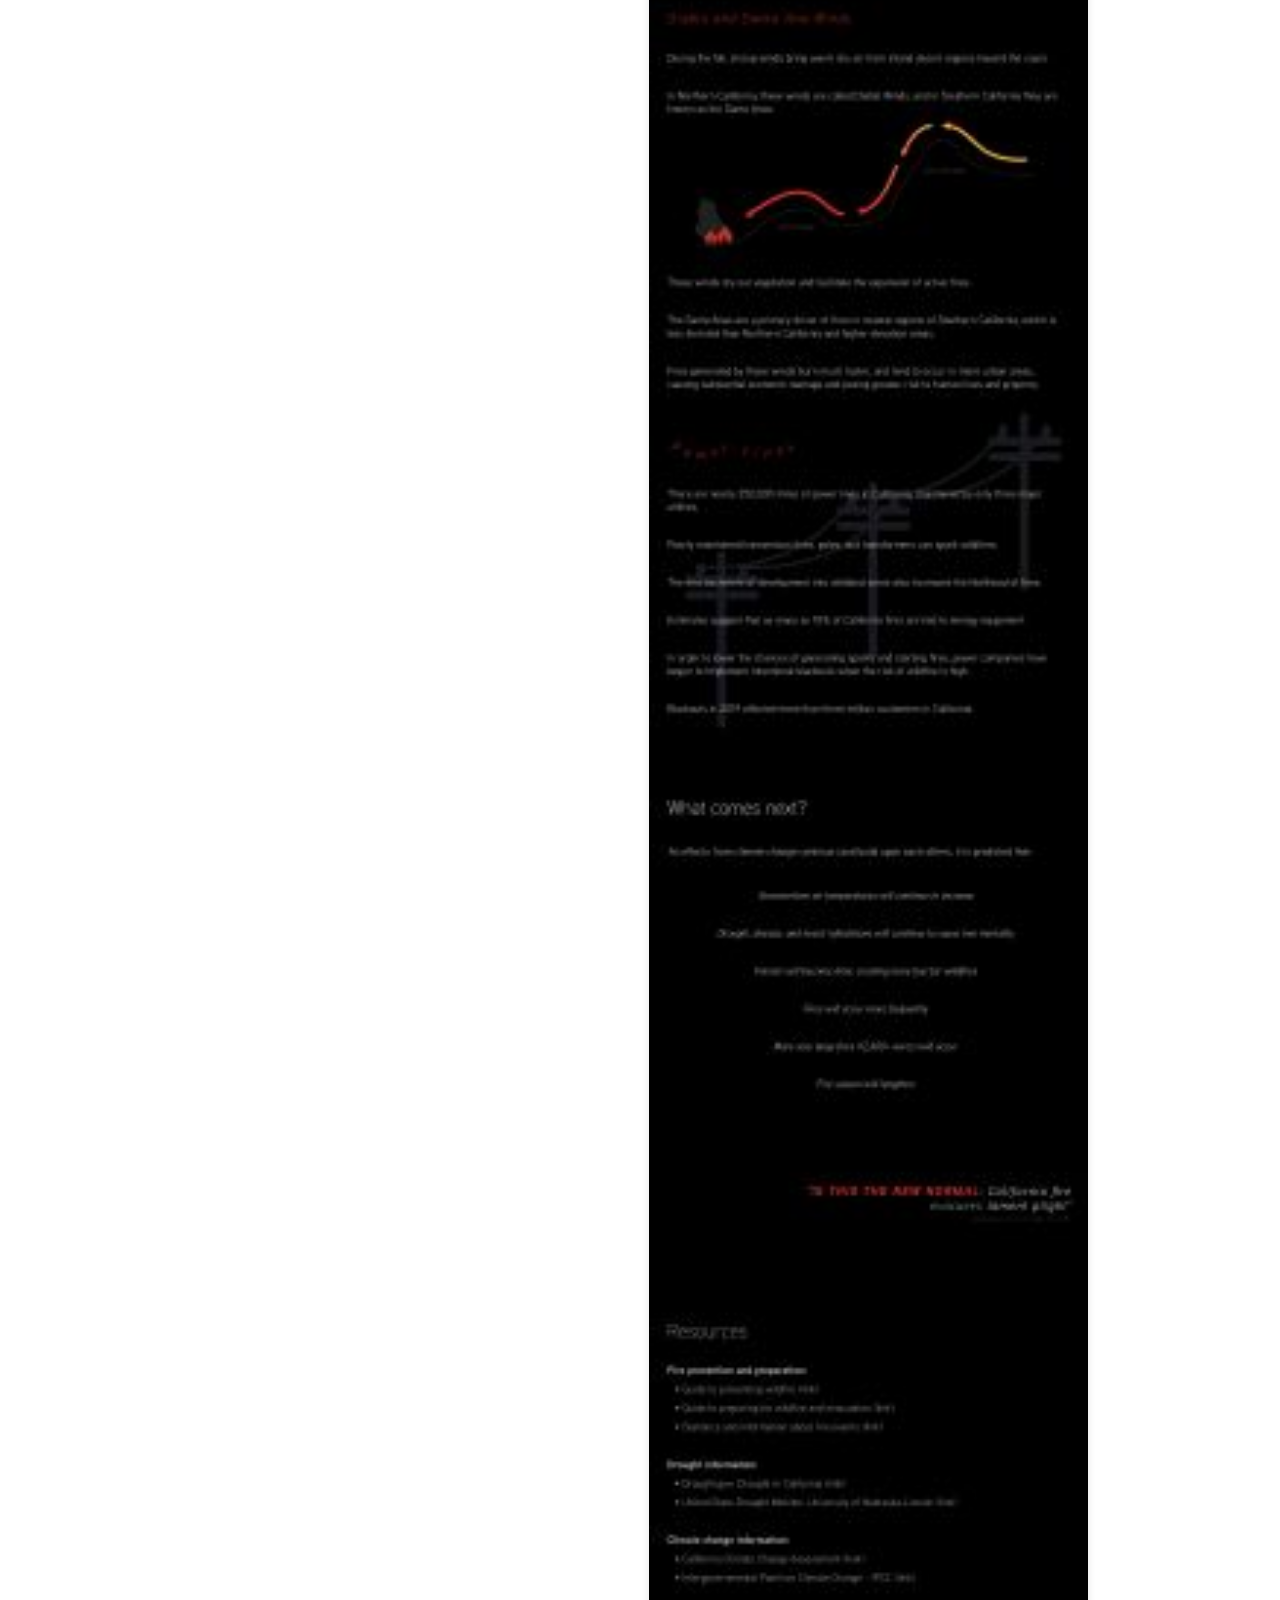
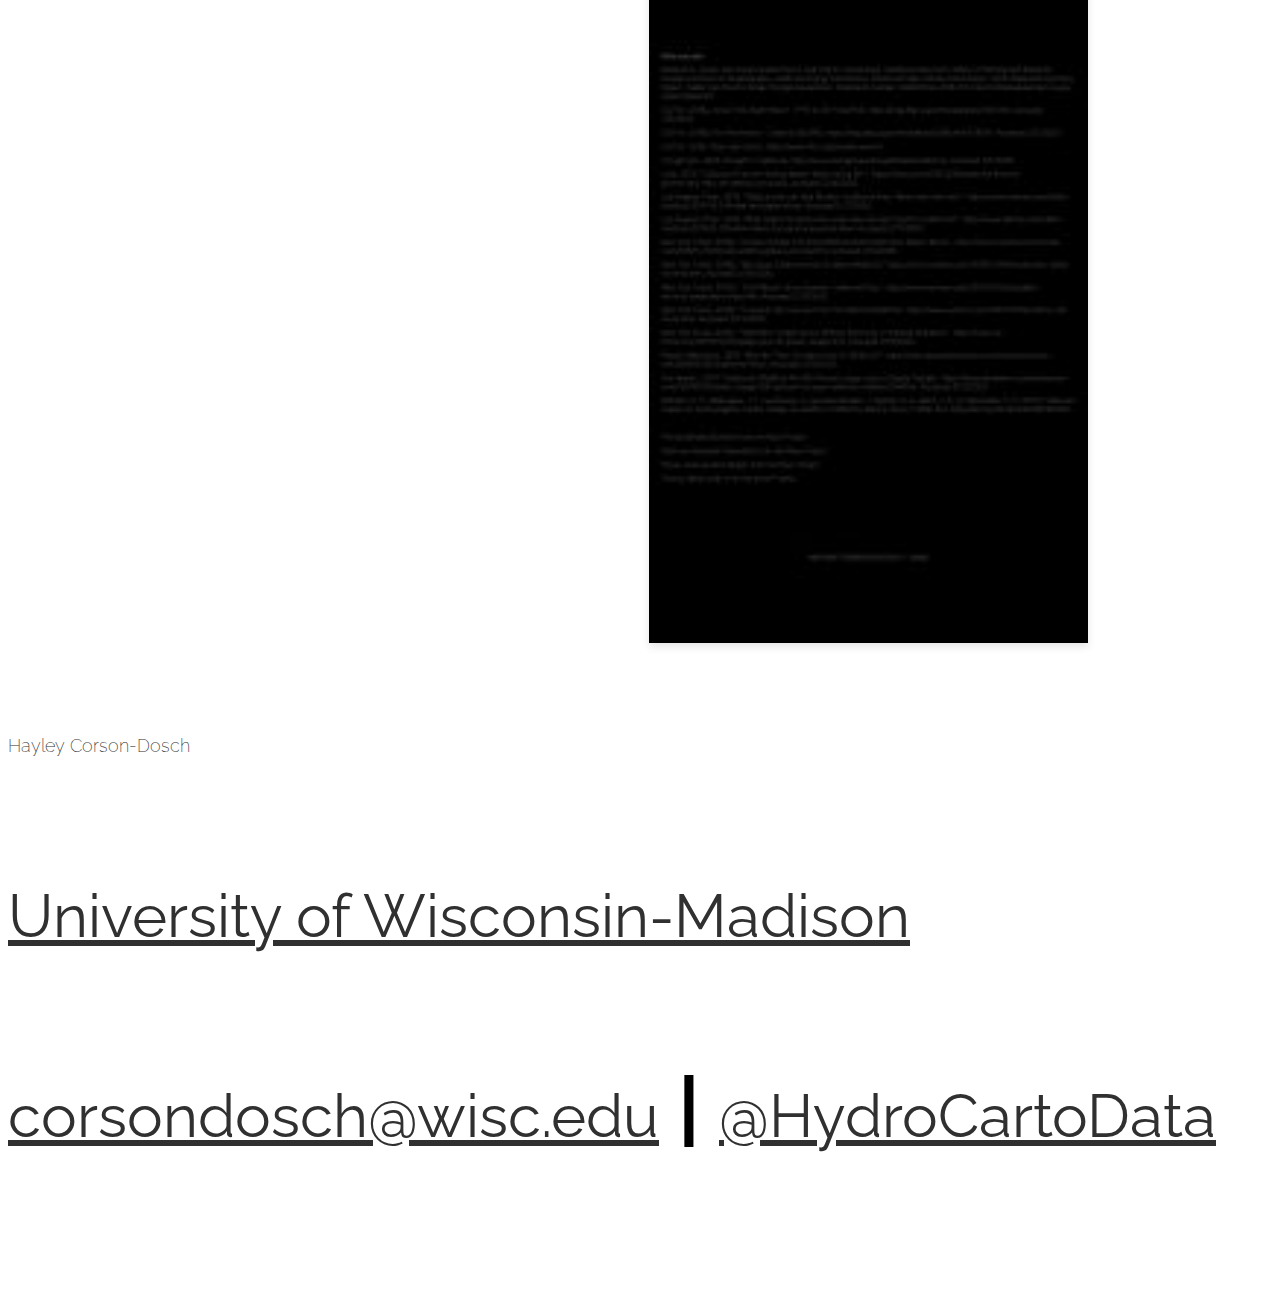
==== commit 0936b2a7: "Updates to fix bugs" ====
--- a/index.html
+++ b/index.html
@@ -60,6 +60,7 @@
                 Hi – I’m Hayley. I am a hydrologist, cartographer, and data scientist. I am currently completing a master’s in Cartography and GIS at the <a href="https://www.geography.wisc.edu/" target="_blank">University of Wisconsin–Madison</a>.
                 I am interested in cartography, water science, data science, and data visualization.
                 You can find my resume <a href="Resume.html">here</a>.
+                Click on any of the map images below for a closer look.
               </p>
             </div>
             <div class="col-md-3"></div>
@@ -76,24 +77,28 @@
               </a>
               </div>
               <div class="mb-5">
-              <a href="unit3_index.html" target="_blank">
+              <a href="MP_index.html" target="_blank">
                 <img class="img_test" src="assets/thumbnails/02_TN.jpg" style="width:100%">
               </a>
               </div>
               <div class="mb-5">
-              <a href="unit2_index.html" target="_blank">
+              <a href="unit3_index.html" target="_blank">
                 <img class="img_test" src="assets/thumbnails/03_TN.jpg" style="width:100%">
               </a>
               </div>
               <div class="mb-5">
-              <a href="reservoirs.html">
+              <a href="unit2_index.html" target="_blank">
                 <img class="img_test" src="assets/thumbnails/04_TN.jpg" style="width:100%">
               </a>
               </div>
               <div class="mb-5">
-              <!-- <a href="https://api.mapbox.com/styles/v1/h-codo/ck7z8hqvj19ab1iqfevci9tnt.html?fresh=true&title=view&access_token=pk.eyJ1IjoiaC1jb2RvIiwiYSI6ImNqejdobDNwMzBjNGUza3BmYmJmMWE1MGoifQ.eMT0IdAXIuDlzw_tOv5roA" target="_blank"> -->
+              <a href="reservoirs.html">
+                <img class="img_test" src="assets/thumbnails/05_TN.jpg" style="width:100%">
+              </a>
+              </div>
+              <div class="mb-5">
               <a href="DarjeelingLimited.html">
-                <img class="img_test" src="assets/thumbnails/05_TN.jpg" style="width:100%">
+                <img class="img_test" src="assets/thumbnails/06_TN.jpg" style="width:100%">
               </a>
               </div>
             </div>
@@ -101,30 +106,30 @@
             <div class="col-md-4 col-xs-12">
               <div class="mb-4">
               <a href="Brevet.html">
-                <img class="img_test" src="assets/thumbnails/06_TN.jpg" style="width:100%">
+                <img class="img_test" src="assets/thumbnails/07_TN.jpg" style="width:100%">
               </a>
               </div>
               <div class="mb-4">
               <a href="Africa.html">
-                <img class="img_test" src="assets/thumbnails/07_TN.jpg" style="width:100%">
+                <img class="img_test" src="assets/thumbnails/08_TN.jpg" style="width:100%">
               </a>
               </div>
               <div class="mb-4">
               <a href="CaliIrrig.html">
-                <img class="img_test" src="assets/thumbnails/08_TN.jpg" style="width:100%">
+                <img class="img_test" src="assets/thumbnails/09_TN.jpg" style="width:100%">
               </a>
               </div>
               <div class="mb-4">
               <a href="Australia.html">
-                <img class="img_test" src="assets/thumbnails/09_TN.jpg" style="width:100%">
+                <img class="img_test" src="assets/thumbnails/10_TN.jpg" style="width:100%">
               </a>
               </div>
             </div>
             <!-- third column -->
             <div class="col-md-2 col-xs-12">
               <div class="mb-4">
-              <a href="CaliFires.html" target="_blank">
-                <img class="img_test" src="assets/thumbnails/10_TN.jpg" style="width:100%">
+              <a href="CaliFires.html">
+                <img class="img_test" src="assets/thumbnails/11_TN.jpg" style="width:100%">
               </a>
               </div>
             </div>
@@ -141,7 +146,7 @@
                 <h3>Hayley Corson-Dosch</h3>
                     <h4><a href="https://www.geography.wisc.edu/" target="_blank">University of Wisconsin-Madison</a></h4>
                     <h4>
-                      <a href="mailto:corsondosch@wisc.edu" target="_blank">corsondosch@wisc.edu</a>
+                      <a href="mailto:corsondosch@wisc.edu" target="_blank">corsondosch@wisc.edu</a> | <a href="https://twitter.com/HydroCartoData" target="_blank">@HydroCartoData</a>
                     </h4>
               </div>
             </div>
--- a/css/style.css
+++ b/css/style.css
@@ -175,12 +175,12 @@
 }
 
 .resume {
-	width:70vw;
-	height: 181vh;
+	height: 130vh;
+	width: 50%
 }
 @media screen and (max-width: 600px) {
   .resume {
-		width:100vw;
-		height: 85vh;
+		width: 95%;
+		height: 68vh;
 	}
 }
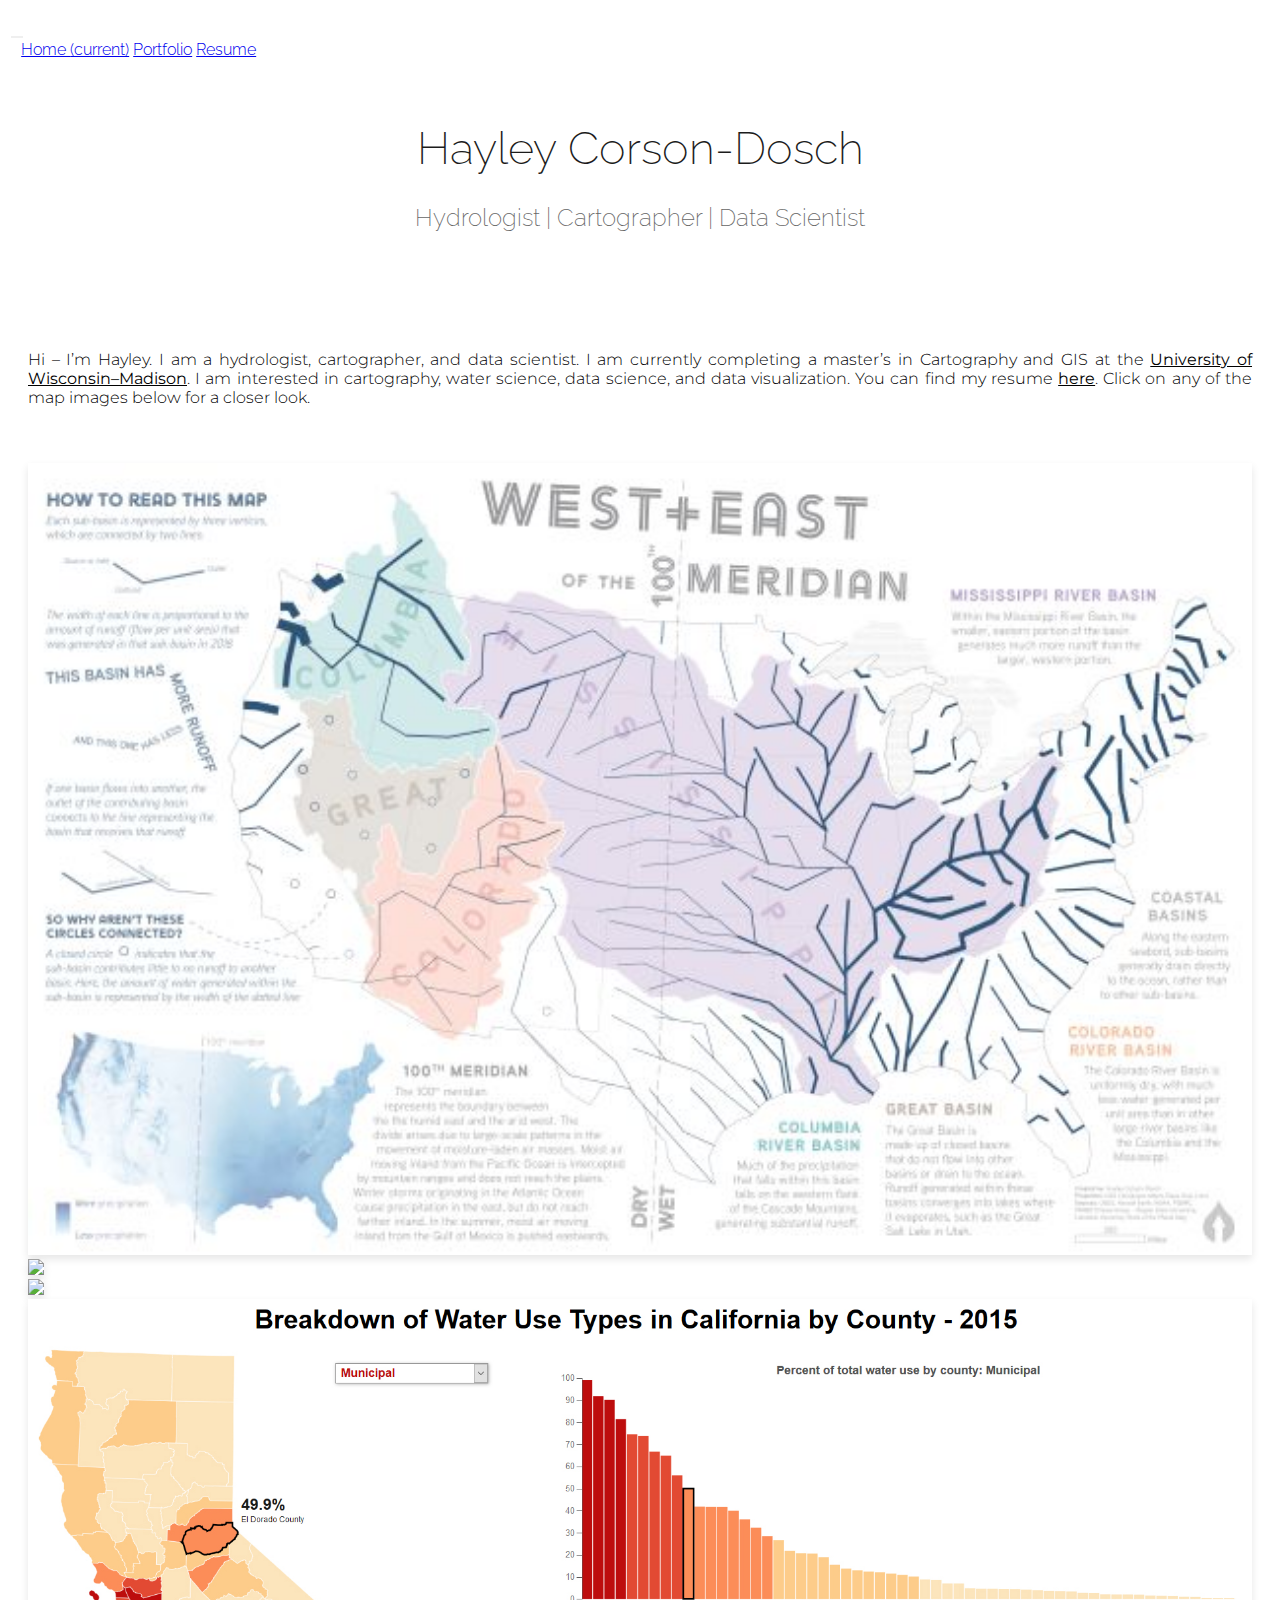
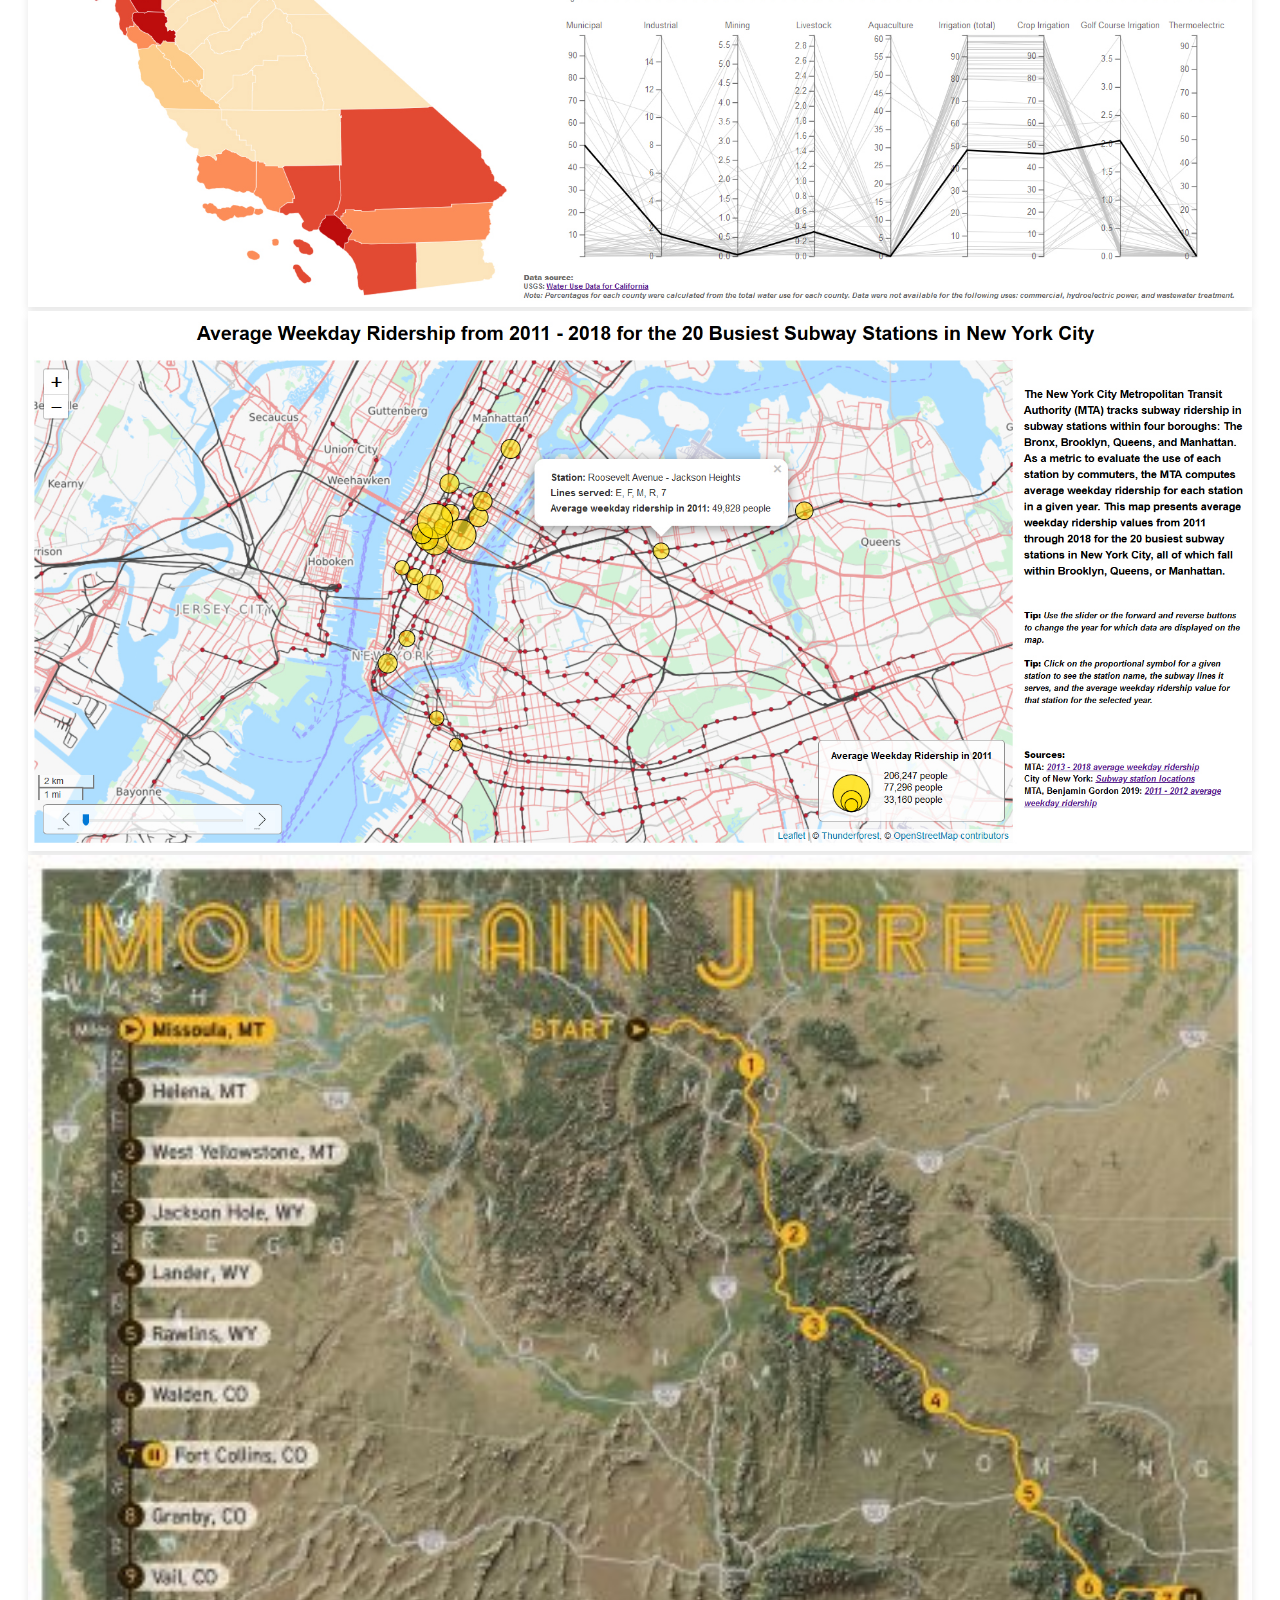
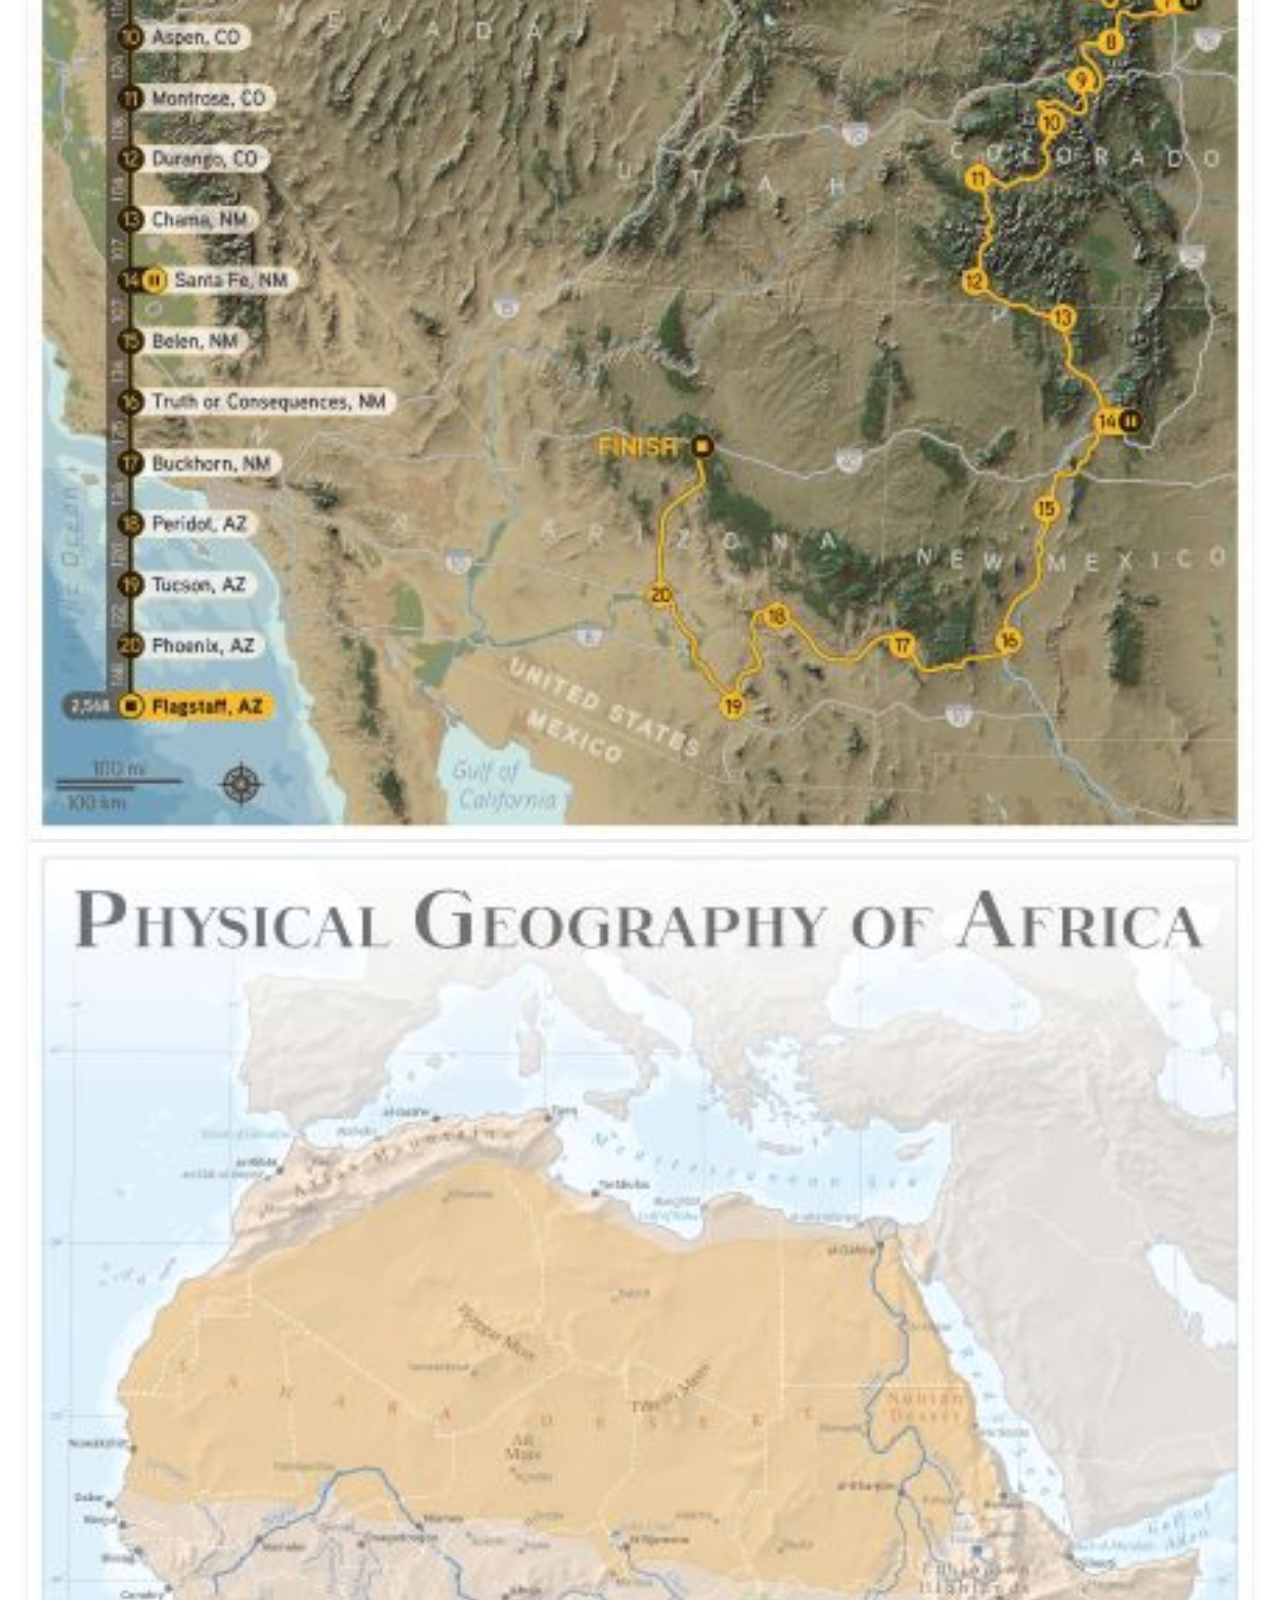
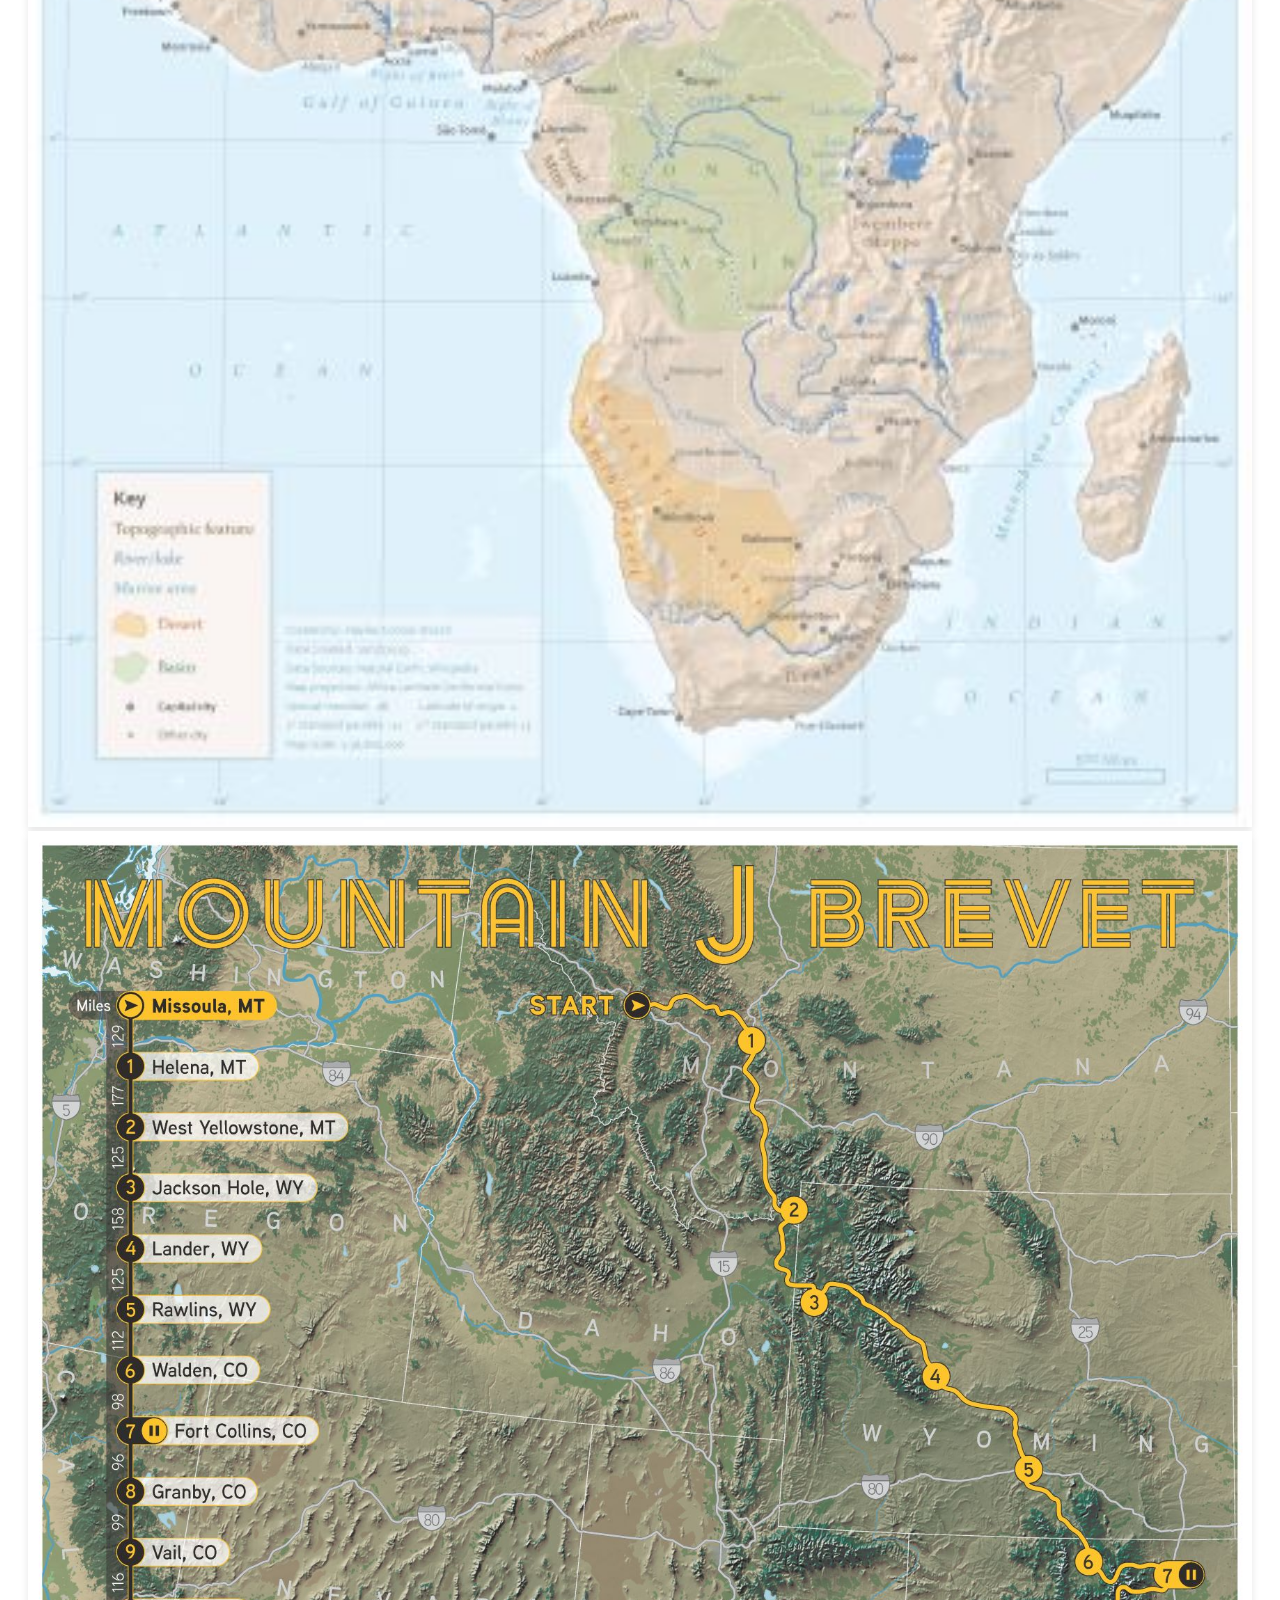
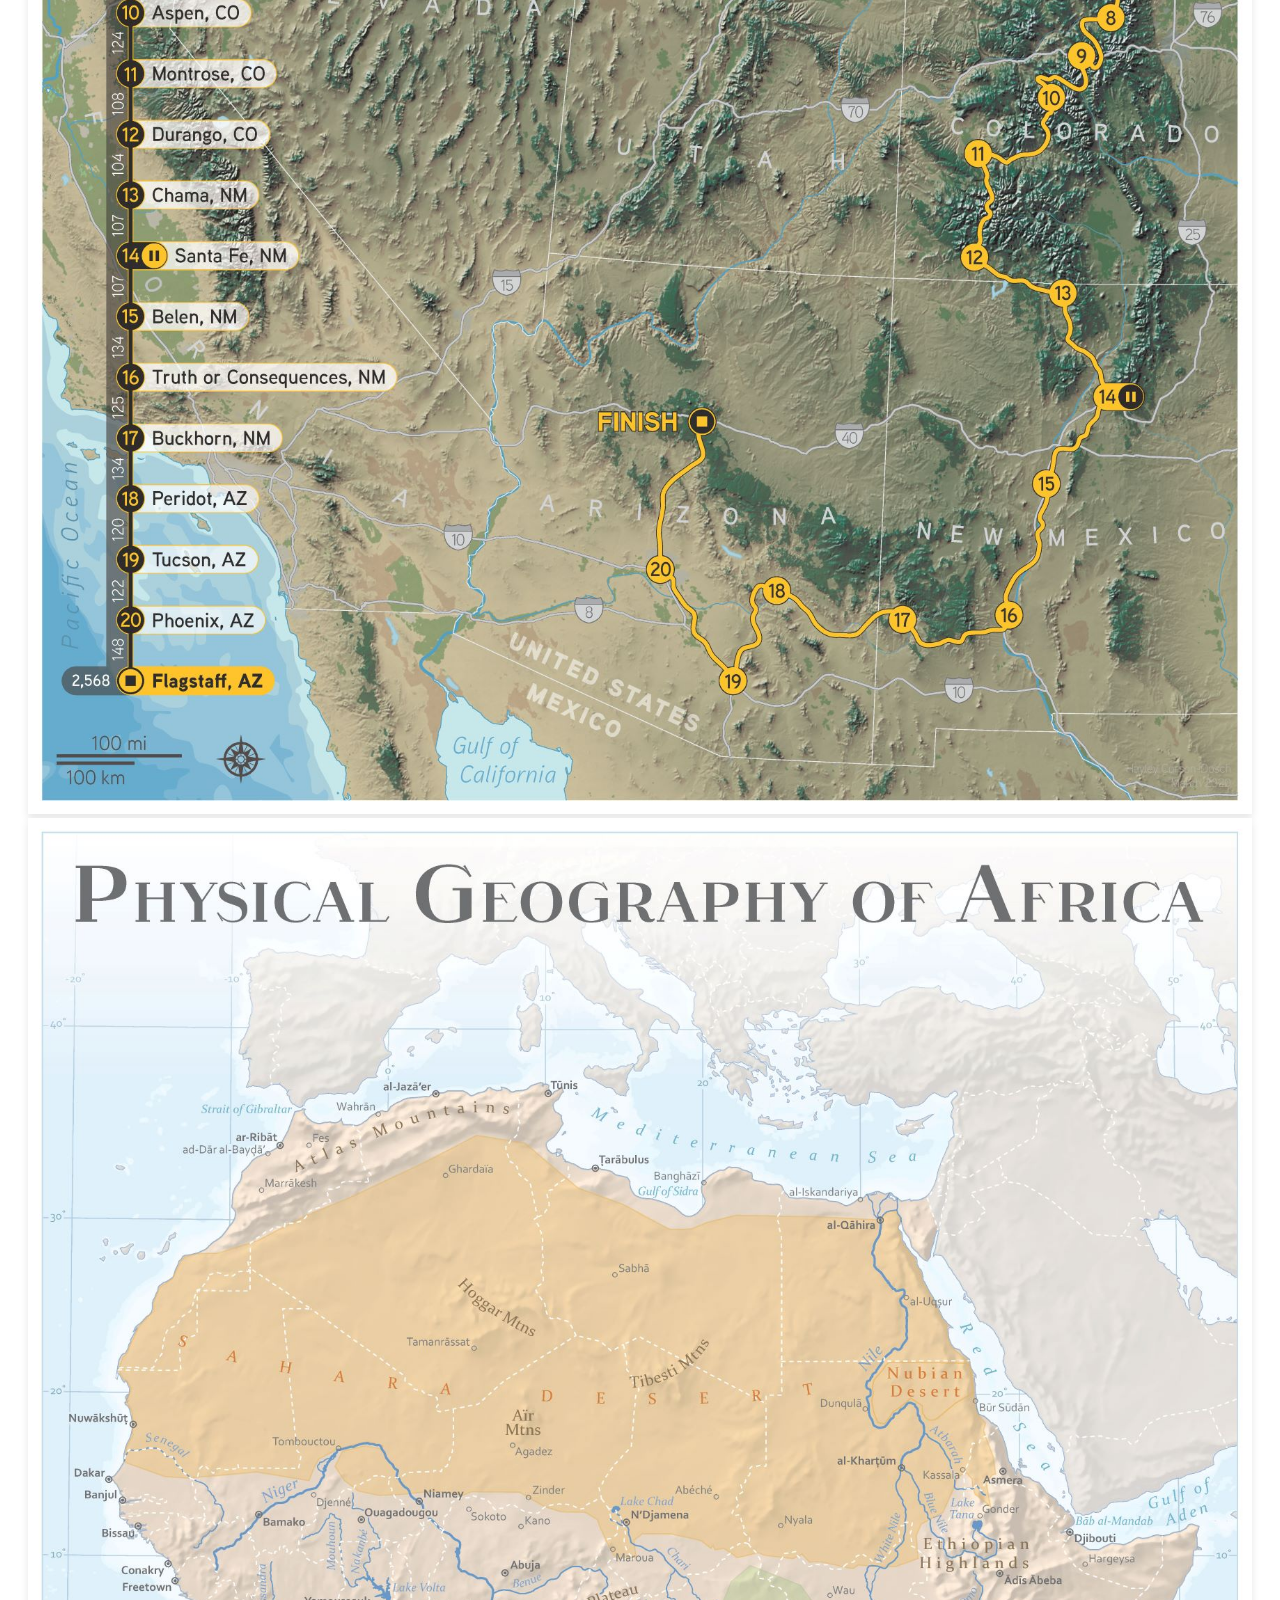
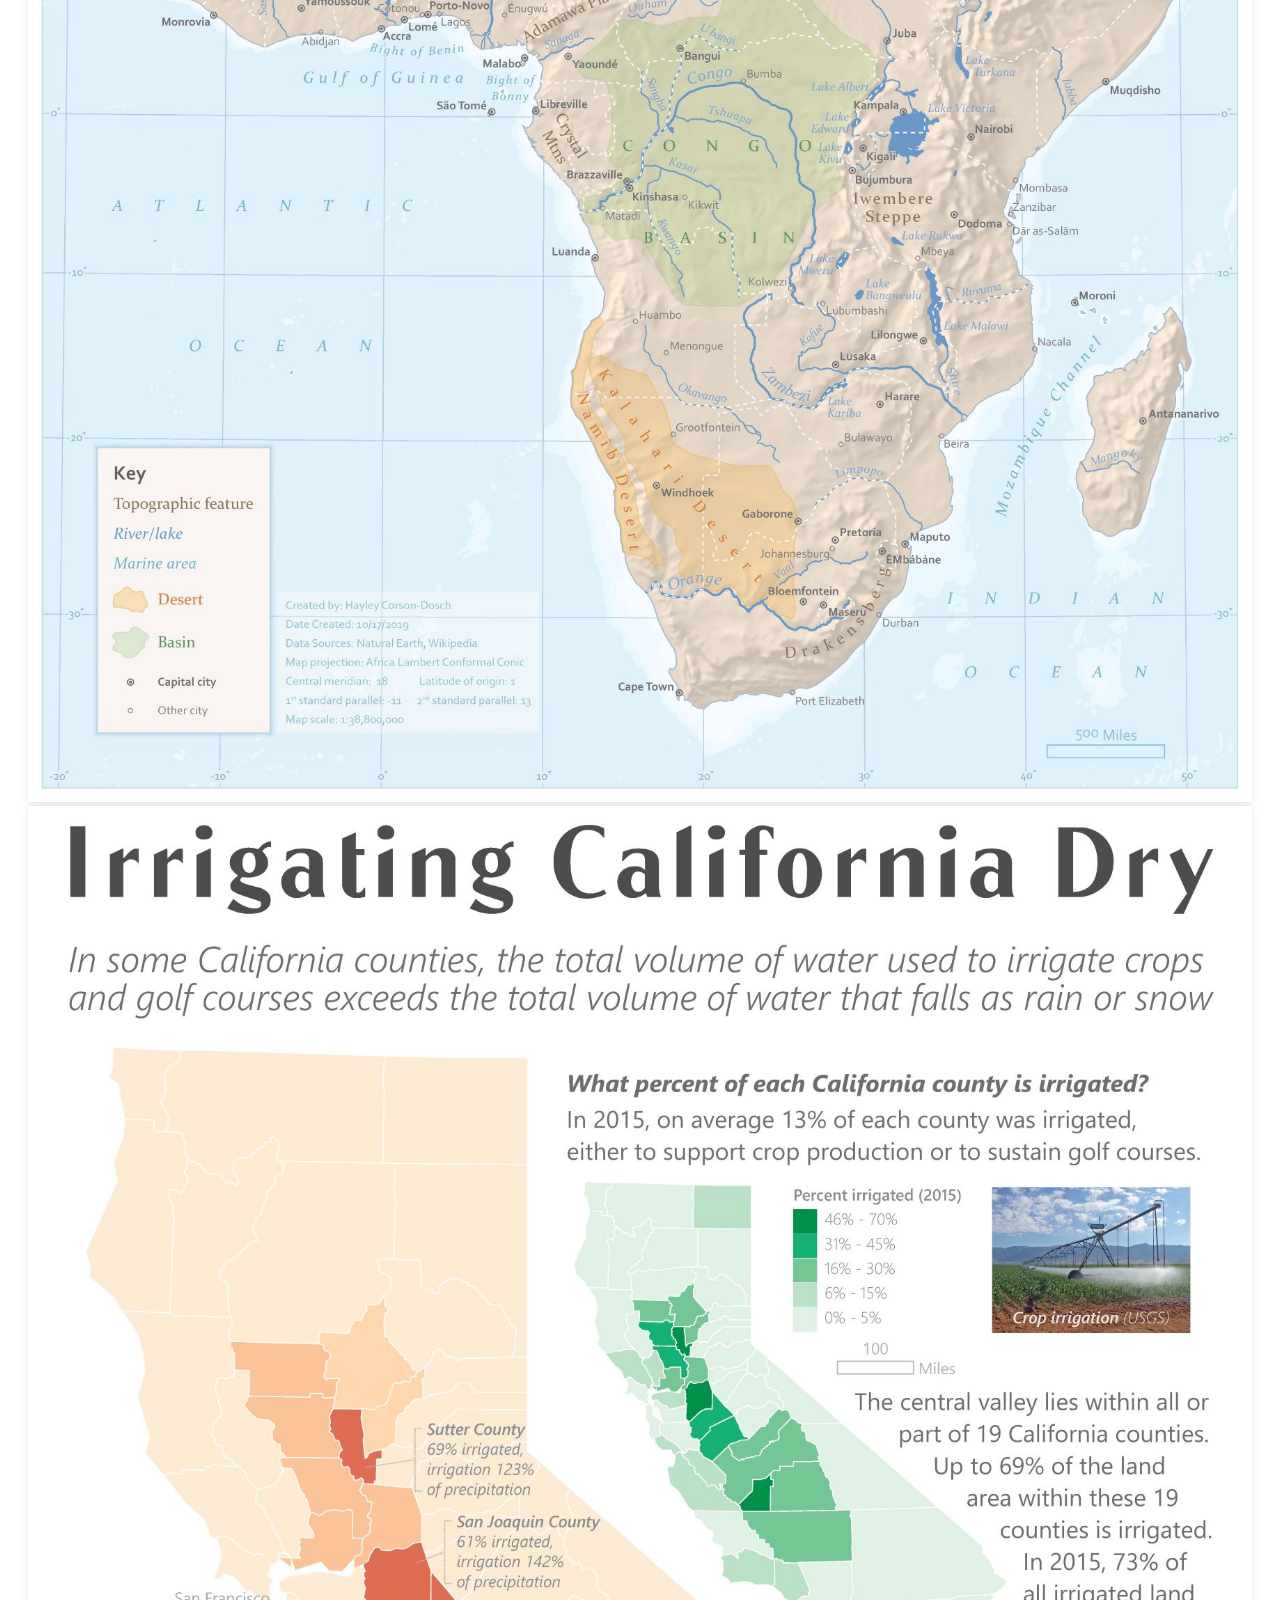
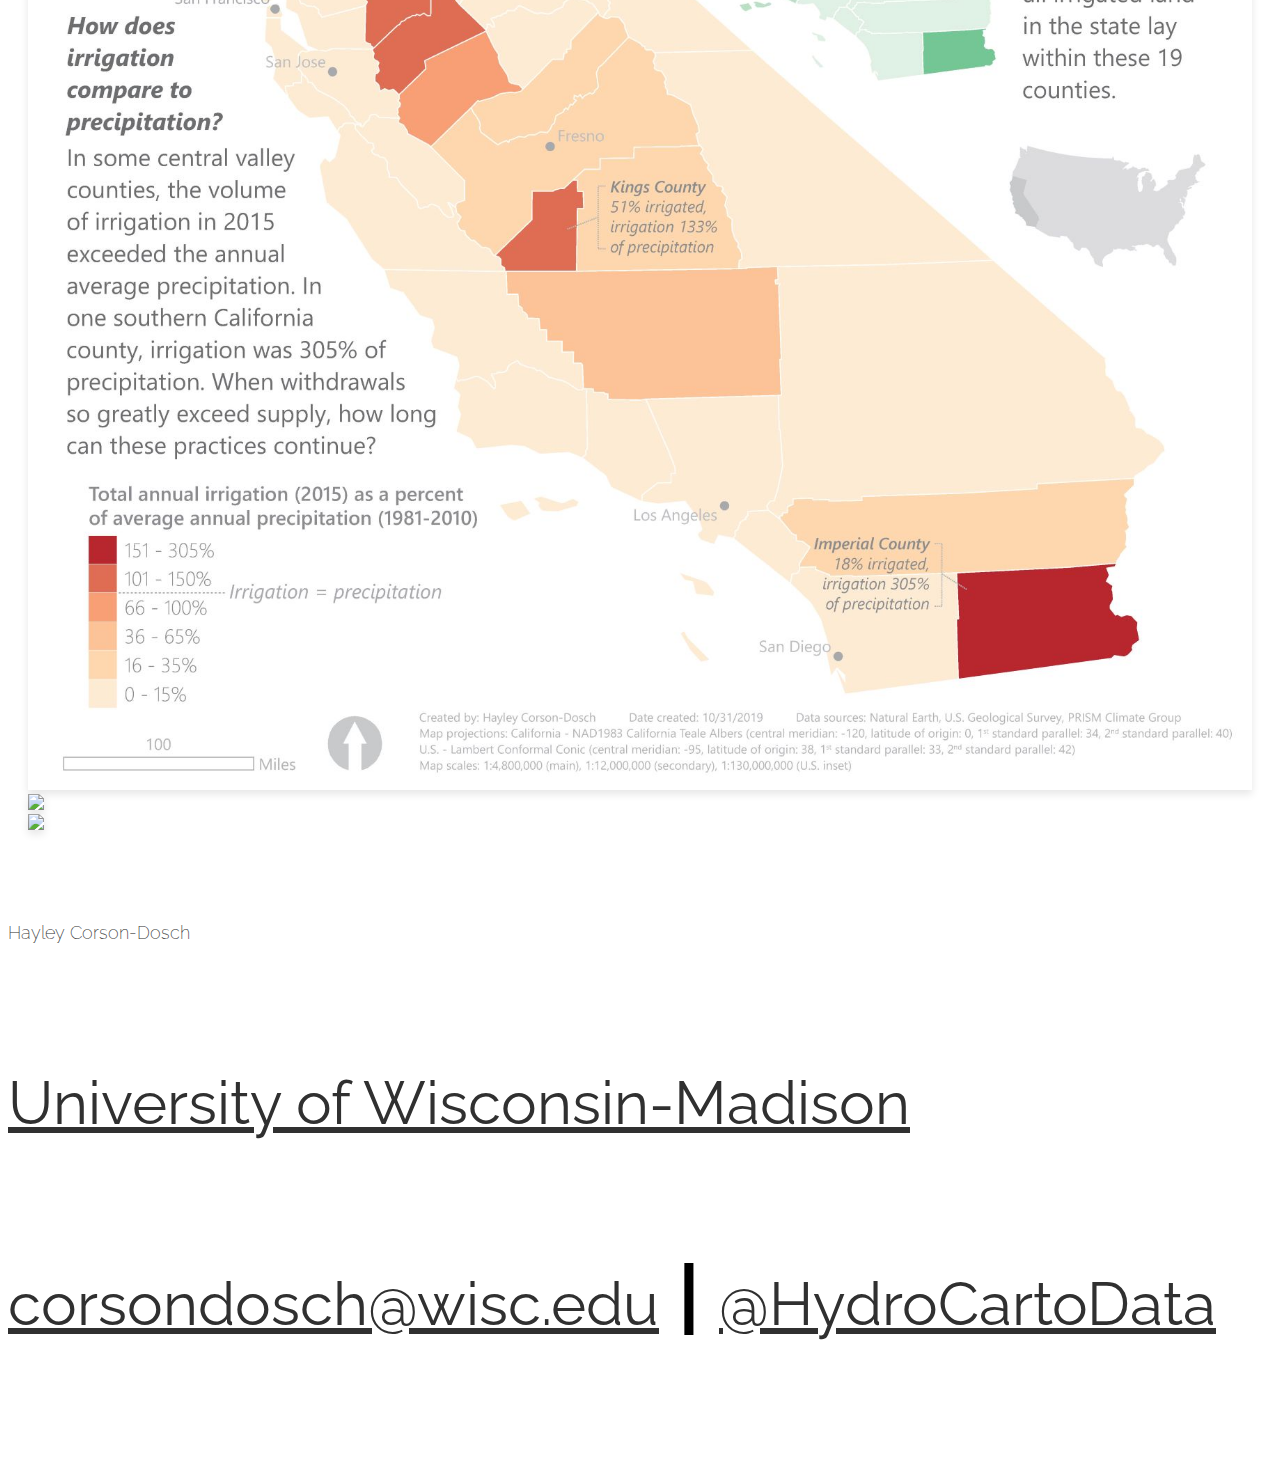
==== commit aa604cb1: "Add practicum" ====
--- a/index.html
+++ b/index.html
@@ -82,23 +82,28 @@
               </a>
               </div>
               <div class="mb-5">
-              <a href="unit3_index.html" target="_blank">
+              <a href="stream_temperature.html" target="_blank">
                 <img class="img_test" src="assets/thumbnails/03_TN.jpg" style="width:100%">
               </a>
               </div>
               <div class="mb-5">
-              <a href="unit2_index.html" target="_blank">
+              <a href="unit3_index.html" target="_blank">
                 <img class="img_test" src="assets/thumbnails/04_TN.jpg" style="width:100%">
               </a>
               </div>
               <div class="mb-5">
-              <a href="reservoirs.html">
+              <a href="unit2_index.html" target="_blank">
                 <img class="img_test" src="assets/thumbnails/05_TN.jpg" style="width:100%">
               </a>
               </div>
               <div class="mb-5">
+              <a href="reservoirs.html">
+                <img class="img_test" src="assets/thumbnails/06_TN.jpg" style="width:100%">
+              </a>
+              </div>
+              <div class="mb-5">
               <a href="DarjeelingLimited.html">
-                <img class="img_test" src="assets/thumbnails/06_TN.jpg" style="width:100%">
+                <img class="img_test" src="assets/thumbnails/07_TN.jpg" style="width:100%">
               </a>
               </div>
             </div>
@@ -106,22 +111,22 @@
             <div class="col-md-4 col-xs-12">
               <div class="mb-4">
               <a href="Brevet.html">
-                <img class="img_test" src="assets/thumbnails/07_TN.jpg" style="width:100%">
+                <img class="img_test" src="assets/thumbnails/08_TN.jpg" style="width:100%">
               </a>
               </div>
               <div class="mb-4">
               <a href="Africa.html">
-                <img class="img_test" src="assets/thumbnails/08_TN.jpg" style="width:100%">
+                <img class="img_test" src="assets/thumbnails/09_TN.jpg" style="width:100%">
               </a>
               </div>
               <div class="mb-4">
               <a href="CaliIrrig.html">
-                <img class="img_test" src="assets/thumbnails/09_TN.jpg" style="width:100%">
+                <img class="img_test" src="assets/thumbnails/10_TN.jpg" style="width:100%">
               </a>
               </div>
               <div class="mb-4">
               <a href="Australia.html">
-                <img class="img_test" src="assets/thumbnails/10_TN.jpg" style="width:100%">
+                <img class="img_test" src="assets/thumbnails/11_TN.jpg" style="width:100%">
               </a>
               </div>
             </div>
@@ -129,7 +134,7 @@
             <div class="col-md-2 col-xs-12">
               <div class="mb-4">
               <a href="CaliFires.html">
-                <img class="img_test" src="assets/thumbnails/11_TN.jpg" style="width:100%">
+                <img class="img_test" src="assets/thumbnails/12_TN.jpg" style="width:100%">
               </a>
               </div>
             </div>
